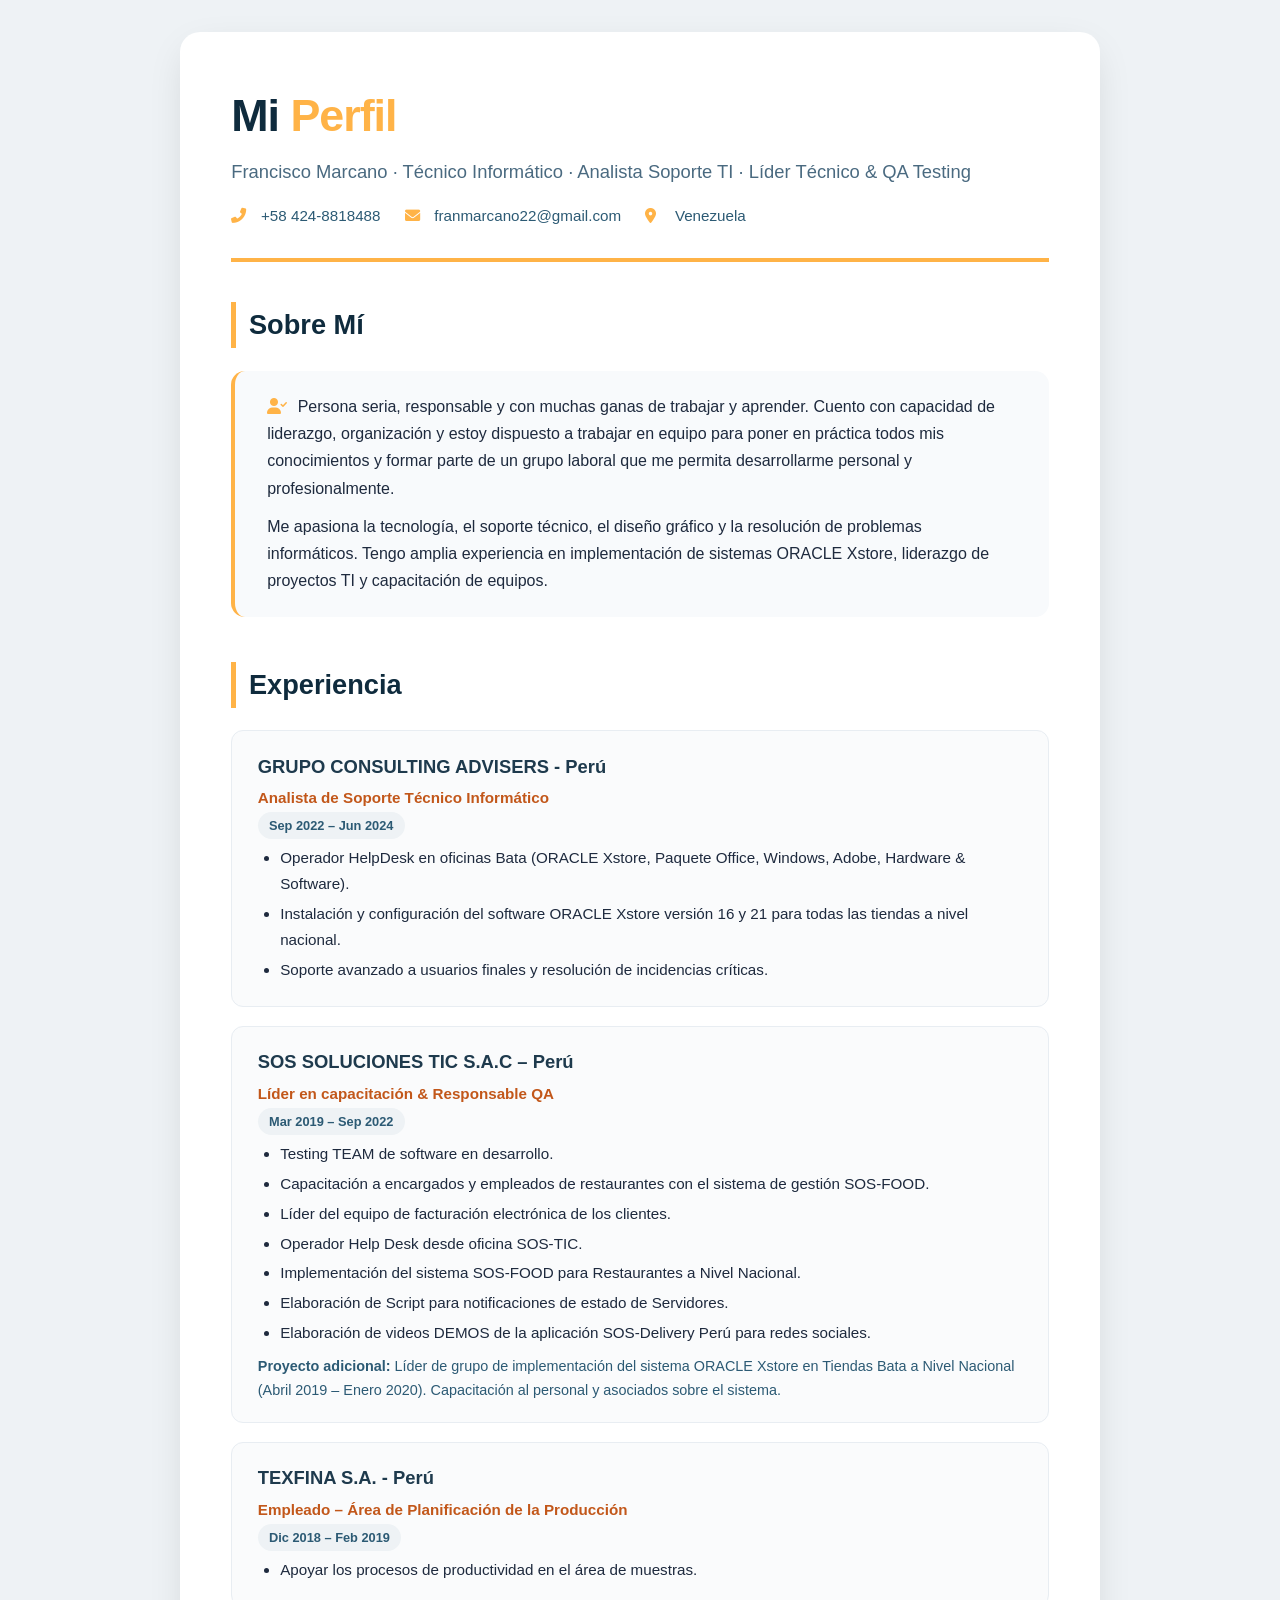
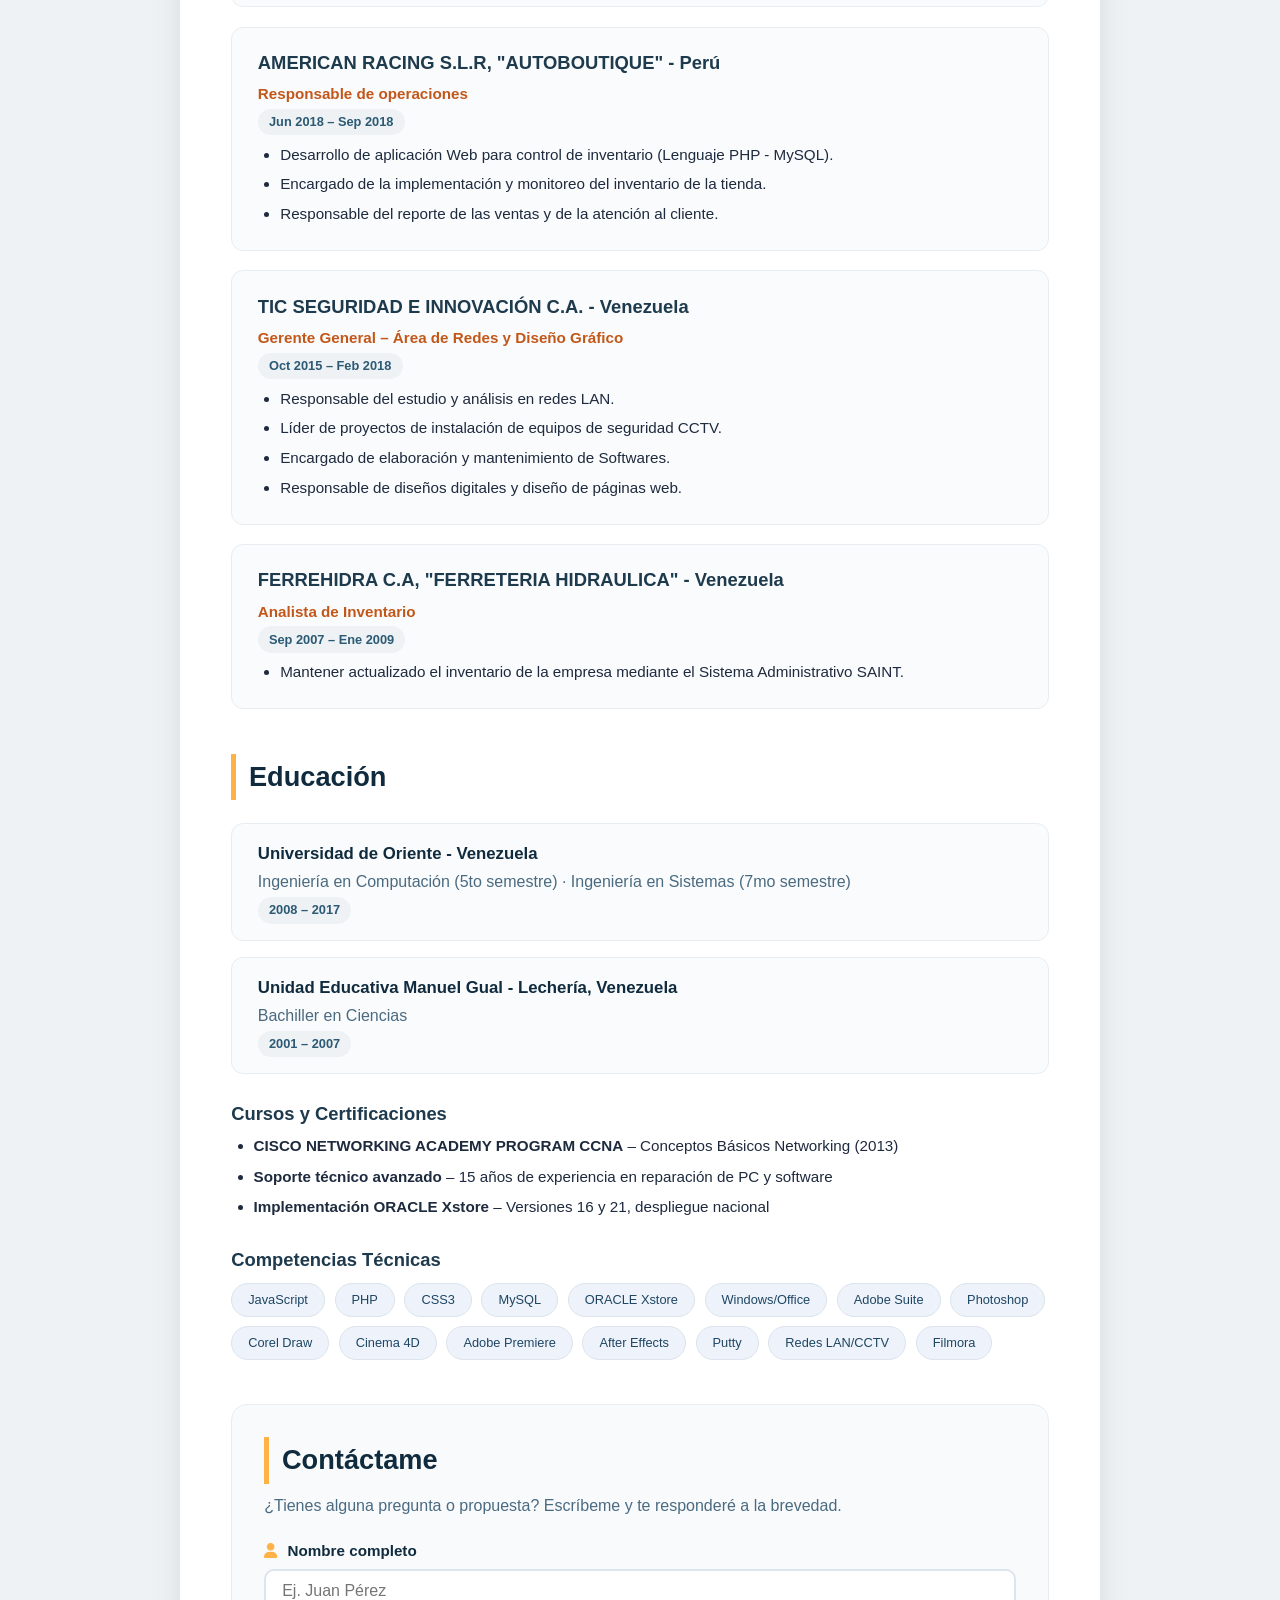
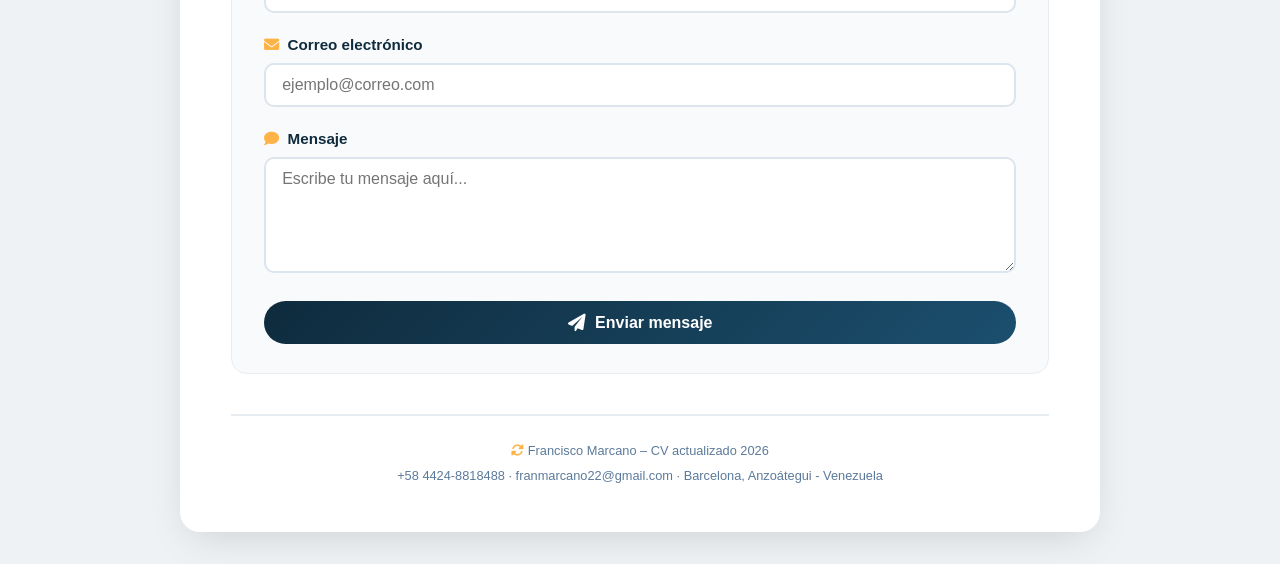
==== miperfil/index.html @ a8fbddd1 "Add files via upload" ====
<!DOCTYPE html>
<html lang="es">
<head>
    <meta charset="UTF-8">
    <meta name="viewport" content="width=device-width, initial-scale=1.0">
    <title>Mi Perfil - Francisco Marcano</title>

    <link rel="stylesheet" href="estilos.css">
    
    <!-- Font Awesome para íconos -->
    <link rel="stylesheet" href="https://cdnjs.cloudflare.com/ajax/libs/font-awesome/6.0.0-beta3/css/all.min.css">
</head>
<body>

<div class="container">

    <header>
        <h1>Mi <span>Perfil</span></h1>
        <p class="subtitle">Francisco Marcano · Técnico Informático · Analista Soporte TI · Líder Técnico &amp; QA Testing</p>
        <div class="contact-brief">
            <span><i class="fas fa-phone-alt"></i> +58 424-8818488</span>
            <span><i class="fas fa-envelope"></i> franmarcano22@gmail.com</span>
            <span><i class="fas fa-map-marker-alt"></i> Venezuela</span>
        </div>
    </header>

    <section>
        <h2>Sobre Mí</h2>
        <div class="about-box">
            <p><i class="fas fa-user-check" style="color:#ffb347; margin-right:6px;"></i> Persona seria, responsable y con muchas ganas de trabajar y aprender. Cuento con capacidad de liderazgo, organización y estoy dispuesto a trabajar en equipo para poner en práctica todos mis conocimientos y formar parte de un grupo laboral que me permita desarrollarme personal y profesionalmente.</p>
            <p>Me apasiona la tecnología, el soporte técnico, el diseño gráfico y la resolución de problemas informáticos. Tengo amplia experiencia en implementación de sistemas ORACLE Xstore, liderazgo de proyectos TI y capacitación de equipos.</p>
        </div>
    </section>

    <section>
        <h2>Experiencia</h2>

        <div class="experience-item">
            <h3>GRUPO CONSULTING ADVISERS - Perú</h3>
            <p class="job-title">Analista de Soporte Técnico Informático</p>
            <span class="period">Sep 2022 – Jun 2024</span>
            <ul>
                <li>Operador HelpDesk en oficinas Bata (ORACLE Xstore, Paquete Office, Windows, Adobe, Hardware &amp; Software).</li>
                <li>Instalación y configuración del software ORACLE Xstore versión 16 y 21 para todas las tiendas a nivel nacional.</li>
                <li>Soporte avanzado a usuarios finales y resolución de incidencias críticas.</li>
            </ul>
        </div>

        <div class="experience-item">
            <h3>SOS SOLUCIONES TIC S.A.C – Perú</h3>
            <p class="job-title">Líder en capacitación &amp; Responsable QA</p>
            <span class="period">Mar 2019 – Sep 2022</span>
            <ul>
                <li>Testing TEAM de software en desarrollo.</li>
                <li>Capacitación a encargados y empleados de restaurantes con el sistema de gestión SOS-FOOD.</li>
                <li>Líder del equipo de facturación electrónica de los clientes.</li>
                <li>Operador Help Desk desde oficina SOS-TIC.</li>
                <li>Implementación del sistema SOS-FOOD para Restaurantes a Nivel Nacional.</li>
                <li>Elaboración de Script para notificaciones de estado de Servidores.</li>
                <li>Elaboración de videos DEMOS de la aplicación SOS-Delivery Perú para redes sociales.</li>
            </ul>
            <p style="margin-top:0.5rem; font-size:0.9rem; color:#2c5a74;"><strong>Proyecto adicional:</strong> Líder de grupo de implementación del sistema ORACLE Xstore en Tiendas Bata a Nivel Nacional (Abril 2019 – Enero 2020). Capacitación al personal y asociados sobre el sistema.</p>
        </div>

        <div class="experience-item">
            <h3>TEXFINA S.A. - Perú</h3>
            <p class="job-title">Empleado – Área de Planificación de la Producción</p>
            <span class="period">Dic 2018 – Feb 2019</span>
            <ul>
                <li>Apoyar los procesos de productividad en el área de muestras.</li>
            </ul>
        </div>

        <div class="experience-item">
            <h3>AMERICAN RACING S.L.R, "AUTOBOUTIQUE" - Perú</h3>
            <p class="job-title">Responsable de operaciones</p>
            <span class="period">Jun 2018 – Sep 2018</span>
            <ul>
                <li>Desarrollo de aplicación Web para control de inventario (Lenguaje PHP - MySQL).</li>
                <li>Encargado de la implementación y monitoreo del inventario de la tienda.</li>
                <li>Responsable del reporte de las ventas y de la atención al cliente.</li>
            </ul>
        </div>

        <div class="experience-item">
            <h3>TIC SEGURIDAD E INNOVACIÓN C.A. - Venezuela</h3>
            <p class="job-title">Gerente General – Área de Redes y Diseño Gráfico</p>
            <span class="period">Oct 2015 – Feb 2018</span>
            <ul>
                <li>Responsable del estudio y análisis en redes LAN.</li>
                <li>Líder de proyectos de instalación de equipos de seguridad CCTV.</li>
                <li>Encargado de elaboración y mantenimiento de Softwares.</li>
                <li>Responsable de diseños digitales y diseño de páginas web.</li>
            </ul>
        </div>

        <div class="experience-item">
            <h3>FERREHIDRA C.A, "FERRETERIA HIDRAULICA" - Venezuela</h3>
            <p class="job-title">Analista de Inventario</p>
            <span class="period">Sep 2007 – Ene 2009</span>
            <ul>
                <li>Mantener actualizado el inventario de la empresa mediante el Sistema Administrativo SAINT.</li>
            </ul>
        </div>
    </section>

    <section>
        <h2>Educación</h2>

        <div class="education-item">
            <p class="institution">Universidad de Oriente - Venezuela</p>
            <p class="degree">Ingeniería en Computación (5to semestre) · Ingeniería en Sistemas (7mo semestre)</p>
            <span class="period">2008 – 2017</span>
        </div>

        <div class="education-item">
            <p class="institution">Unidad Educativa Manuel Gual - Lechería, Venezuela</p>
            <p class="degree">Bachiller en Ciencias</p>
            <span class="period">2001 – 2007</span>
        </div>

        <h3 style="margin-top:1.5rem;">Cursos y Certificaciones</h3>
        <ul>
            <li><strong>CISCO NETWORKING ACADEMY PROGRAM CCNA</strong> – Conceptos Básicos Networking (2013)</li>
            <li><strong>Soporte técnico avanzado</strong> – 15 años de experiencia en reparación de PC y software</li>
            <li><strong>Implementación ORACLE Xstore</strong> – Versiones 16 y 21, despliegue nacional</li>
        </ul>

        <h3 style="margin-top:1.5rem;">Competencias Técnicas</h3>
        <div class="badge-container">
            <span class="badge">JavaScript</span>
            <span class="badge">PHP</span>
            <span class="badge">CSS3</span>
            <span class="badge">MySQL</span>
            <span class="badge">ORACLE Xstore</span>
            <span class="badge">Windows/Office</span>
            <span class="badge">Adobe Suite</span>
            <span class="badge">Photoshop</span>
            <span class="badge">Corel Draw</span>
            <span class="badge">Cinema 4D</span>
            <span class="badge">Adobe Premiere</span>
            <span class="badge">After Effects</span>
            <span class="badge">Putty</span>
            <span class="badge">Redes LAN/CCTV</span>
            <span class="badge">Filmora</span>
        </div>
    </section>

<section id="contacto">
        <h2>Contáctame</h2>
        <p style="margin-bottom:1.2rem; color:#4a6a80;">¿Tienes alguna pregunta o propuesta? Escríbeme y te responderé a la brevedad.</p>
        
        <form id="contactForm" action="#" method="POST">
            <div class="form-group">
                <label for="nombre"><i class="fas fa-user"></i> Nombre completo</label>
                <input type="text" id="nombre" name="nombre" placeholder="Ej. Juan Pérez" required>
                <span class="error-message" id="nombreError"></span>
            </div>

            <div class="form-group">
                <label for="email"><i class="fas fa-envelope"></i> Correo electrónico</label>
                <input type="email" id="email" name="email" placeholder="ejemplo@correo.com" required>
                <span class="error-message" id="emailError"></span>
            </div>

            <div class="form-group">
                <label for="mensaje"><i class="fas fa-comment"></i> Mensaje</label>
                <textarea id="mensaje" name="mensaje" rows="5" placeholder="Escribe tu mensaje aquí..." required></textarea>
                <span class="error-message" id="mensajeError"></span>
            </div>

            <button type="submit" id="submitBtn">
                <i class="fas fa-paper-plane"></i> Enviar mensaje
            </button>
        </form>

        <div id="respuestaConfirmacion" style="display:none;">
            <div class="success-box">
                <i class="fas fa-check-circle" style="font-size:2.5rem; color:#28a745; display:block; margin-bottom:0.5rem;"></i>
                <h3>¡Mensaje enviado con éxito!</h3>
                <p>Gracias por contactarme. Te responderé lo antes posible.</p>
                <p style="font-size:0.9rem; color:#5b7a9a; margin-top:0.5rem;"><strong>Datos enviados:</strong></p>
                <div id="datosEnviados" style="text-align:left; font-size:0.9rem; background:#f8f9fa; padding:0.8rem; border-radius:8px; max-width:400px; margin:0.5rem auto;"></div>
            </div>
        </div>
    </section>

    <footer>
        <p><i class="fas fa-sync-alt"></i> Francisco Marcano – CV actualizado 2026</p>
        <p style="margin-top:0.2rem;"> +58 4424-8818488 ·  franmarcano22@gmail.com · Barcelona, Anzoátegui - Venezuela</p>
    </footer>

</div>

<script src="script.js"></script>

</body>
</html>
---- miperfil/estilos.css ----
* {
    margin: 0;
    padding: 0;
    box-sizing: border-box;
}

body {
    font-family: 'Segoe UI', Tahoma, Geneva, Verdana, sans-serif;
    background-color: #eef2f5;
    color: #1e2a3e;
    line-height: 1.7;
    padding: 2rem 1.5rem;
}

.container {
    max-width: 920px;
    margin: 0 auto;
    background: #ffffff;
    border-radius: 20px;
    box-shadow: 0 12px 40px -10px rgba(0, 0, 0, 0.15);
    padding: 2.8rem 3.2rem;
}

header {
    border-bottom: 4px solid #ffb347;
    padding-bottom: 1.8rem;
    margin-bottom: 2.5rem;
}

header h1 {
    font-size: 2.8rem;
    font-weight: 700;
    color: #0f2b3d;
    letter-spacing: -1px;
}

header h1 span {
    color: #ffb347;
}

header .subtitle {
    font-size: 1.15rem;
    font-weight: 400;
    color: #4a6a80;
    margin-top: 0.2rem;
}

header .contact-brief {
    margin-top: 1rem;
    font-size: 0.95rem;
    color: #2c5a74;
    display: flex;
    flex-wrap: wrap;
    gap: 1.5rem;
}

header .contact-brief i {
    color: #ffb347;
    margin-right: 0.4rem;
    width: 1.2rem;
}

section {
    margin-bottom: 2.8rem;
}

section:last-of-type {
    margin-bottom: 0;
}

h2 {
    font-size: 1.7rem;
    font-weight: 700;
    color: #0f2b3d;
    border-left: 5px solid #ffb347;
    padding-left: 0.8rem;
    margin-bottom: 1.4rem;
}

h3 {
    font-size: 1.15rem;
    font-weight: 600;
    color: #1e3a4d;
    margin: 1rem 0 0.2rem 0;
}

h3:first-of-type {
    margin-top: 0;
}

.about-box {
    background: #f8fafc;
    padding: 1.4rem 2rem;
    border-radius: 14px;
    border-left: 4px solid #ffb347;
}

.about-box p {
    margin-bottom: 0.7rem;
}

.about-box p:last-child {
    margin-bottom: 0;
}

.about-box strong {
    color: #0f2b3d;
}

.experience-item {
    background: #fafbfc;
    padding: 1.2rem 1.6rem;
    border-radius: 12px;
    margin-bottom: 1.2rem;
    border: 1px solid #e8edf2;
    transition: all 0.2s ease;
}

.experience-item:hover {
    border-color: #ffb347;
    box-shadow: 0 4px 12px rgba(255, 179, 71, 0.12);
}

.experience-item .job-title {
    font-weight: 600;
    color: #c2571a;
    font-size: 0.95rem;
}

.experience-item .period {
    font-size: 0.8rem;
    background: #eef2f5;
    padding: 0.15rem 0.7rem;
    border-radius: 30px;
    display: inline-block;
    color: #2c5a74;
    font-weight: 600;
    margin-top: 0.1rem;
}

.experience-item ul {
    padding-left: 1.4rem;
    margin-top: 0.4rem;
}

.experience-item ul li {
    margin-bottom: 0.25rem;
    font-size: 0.95rem;
}

.education-item {
    background: #fafbfc;
    padding: 1rem 1.6rem;
    border-radius: 12px;
    margin-bottom: 1rem;
    border: 1px solid #e8edf2;
}

.education-item .institution {
    font-weight: 600;
    color: #0f2b3d;
    font-size: 1.05rem;
}

.education-item .degree {
    font-weight: 400;
    color: #4a6a80;
}

.education-item .period {
    font-size: 0.8rem;
    background: #eef2f5;
    padding: 0.15rem 0.7rem;
    border-radius: 30px;
    display: inline-block;
    color: #2c5a74;
    font-weight: 600;
}

ul {
    padding-left: 1.4rem;
}

ul li {
    margin-bottom: 0.3rem;
    font-size: 0.95rem;
}

.badge-container {
    display: flex;
    flex-wrap: wrap;
    gap: 0.6rem;
    margin-top: 0.5rem;
}

.badge {
    background: #eef2fa;
    padding: 0.3rem 1rem;
    border-radius: 30px;
    font-size: 0.8rem;
    font-weight: 500;
    color: #1e4663;
    border: 1px solid #dce4ed;
}

.badge:hover {
    background: #ffb347;
    color: #ffffff;
    border-color: #ffb347;
    transition: 0.2s ease;
}

#contacto {
    background: #f8fafc;
    padding: 2rem 2rem 1.8rem;
    border-radius: 16px;
    border: 1px solid #e8edf2;
    margin-top: 1rem;
}

#contacto h2 {
    border-left-color: #ffb347;
    margin-bottom: 0.5rem;
}

.form-group {
    margin-bottom: 1.2rem;
}

.form-group label {
    display: block;
    font-weight: 600;
    color: #0f2b3d;
    margin-bottom: 0.3rem;
    font-size: 0.95rem;
}

.form-group label i {
    color: #ffb347;
    width: 1.2rem;
}

.form-group input,
.form-group textarea {
    width: 100%;
    padding: 0.7rem 1rem;
    border: 2px solid #dce4ed;
    border-radius: 10px;
    font-size: 1rem;
    font-family: 'Segoe UI', Tahoma, Geneva, Verdana, sans-serif;
    transition: border-color 0.3s ease, box-shadow 0.3s ease;
    background: #ffffff;
}

.form-group input:focus,
.form-group textarea:focus {
    outline: none;
    border-color: #ffb347;
    box-shadow: 0 0 0 4px rgba(255, 179, 71, 0.15);
}

.form-group input.error,
.form-group textarea.error {
    border-color: #dc3545;
}

.form-group input.success,
.form-group textarea.success {
    border-color: #28a745;
}

.error-message {
    display: none;
    color: #dc3545;
    font-size: 0.8rem;
    font-weight: 500;
    margin-top: 0.3rem;
}

#submitBtn {
    background: linear-gradient(135deg, #0f2b3d 0%, #1b4f6e 100%);
    color: #ffffff;
    border: none;
    padding: 0.8rem 2rem;
    font-size: 1rem;
    font-weight: 600;
    border-radius: 50px;
    cursor: pointer;
    transition: all 0.3s ease;
    width: 100%;
    display: flex;
    align-items: center;
    justify-content: center;
    gap: 0.6rem;
}

#submitBtn:hover {
    background: linear-gradient(135deg, #1b4f6e 0%, #0f2b3d 100%);
    transform: translateY(-2px);
    box-shadow: 0 8px 20px rgba(15, 43, 61, 0.25);
}

#submitBtn:disabled {
    background: #a0b8c9;
    cursor: not-allowed;
    transform: none;
    box-shadow: none;
}

#submitBtn i {
    font-size: 1.1rem;
}

.success-box {
    background: #e6f7e6;
    border: 2px solid #28a745;
    border-radius: 16px;
    padding: 2rem 1.5rem;
    text-align: center;
    margin-top: 1.5rem;
    animation: fadeInUp 0.5s ease;
}

.success-box h3 {
    color: #1e6b2c;
    margin: 0.5rem 0 0.3rem;
}

.success-box p {
    color: #2c5a3a;
}

@keyframes fadeInUp {
    from {
        opacity: 0;
        transform: translateY(20px);
    }
    to {
        opacity: 1;
        transform: translateY(0);
    }
}


footer {
    margin-top: 2.5rem;
    padding-top: 1.5rem;
    border-top: 2px solid #e8edf2;
    text-align: center;
    font-size: 0.8rem;
    color: #5b7a9a;
}

footer i {
    color: #ffb347;
}

/* estilos RESPONSIVE (para móviles) */
@media (max-width: 768px) {
    body {
        padding: 1rem 0.8rem;
    }

    .container {
        padding: 1.8rem 1.2rem;
        border-radius: 14px;
    }

    header h1 {
        font-size: 2rem;
    }

    header .subtitle {
        font-size: 1rem;
    }

    header .contact-brief {
        flex-direction: column;
        gap: 0.5rem;
    }

    h2 {
        font-size: 1.4rem;
    }

    h3 {
        font-size: 1rem;
    }

    .experience-item {
        padding: 1rem;
    }

    .about-box {
        padding: 1rem 1.2rem;
    }

    .education-item {
        padding: 0.8rem 1rem;
    }

    .badge-container {
        gap: 0.4rem;
    }

    .badge {
        font-size: 0.7rem;
        padding: 0.2rem 0.7rem;
    }

    #contacto {
        padding: 1.2rem 1rem;
    }

    #submitBtn {
        font-size: 0.9rem;
        padding: 0.7rem 1.5rem;
    }

    .success-box {
        padding: 1.2rem 1rem;
    }
}

@media (max-width: 480px) {
    .container {
        padding: 1.2rem 0.8rem;
    }

    header h1 {
        font-size: 1.6rem;
    }
}
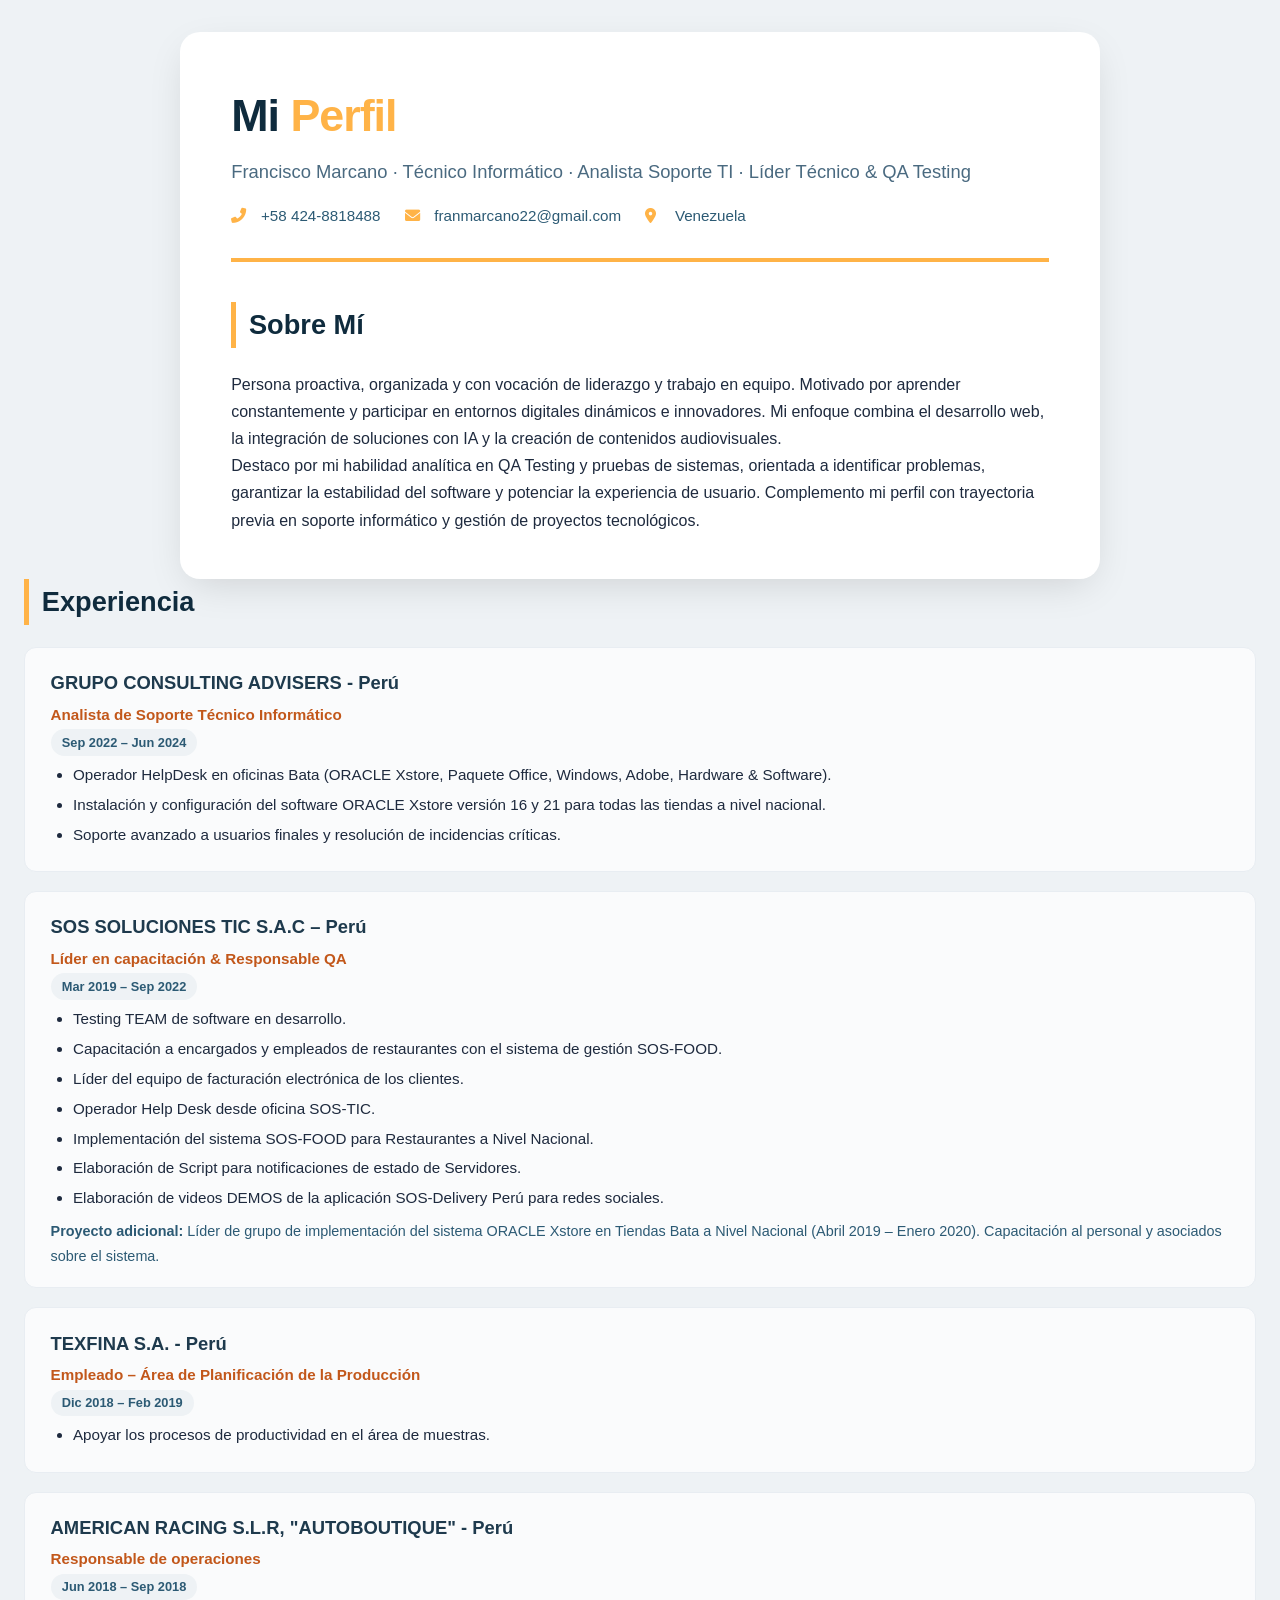
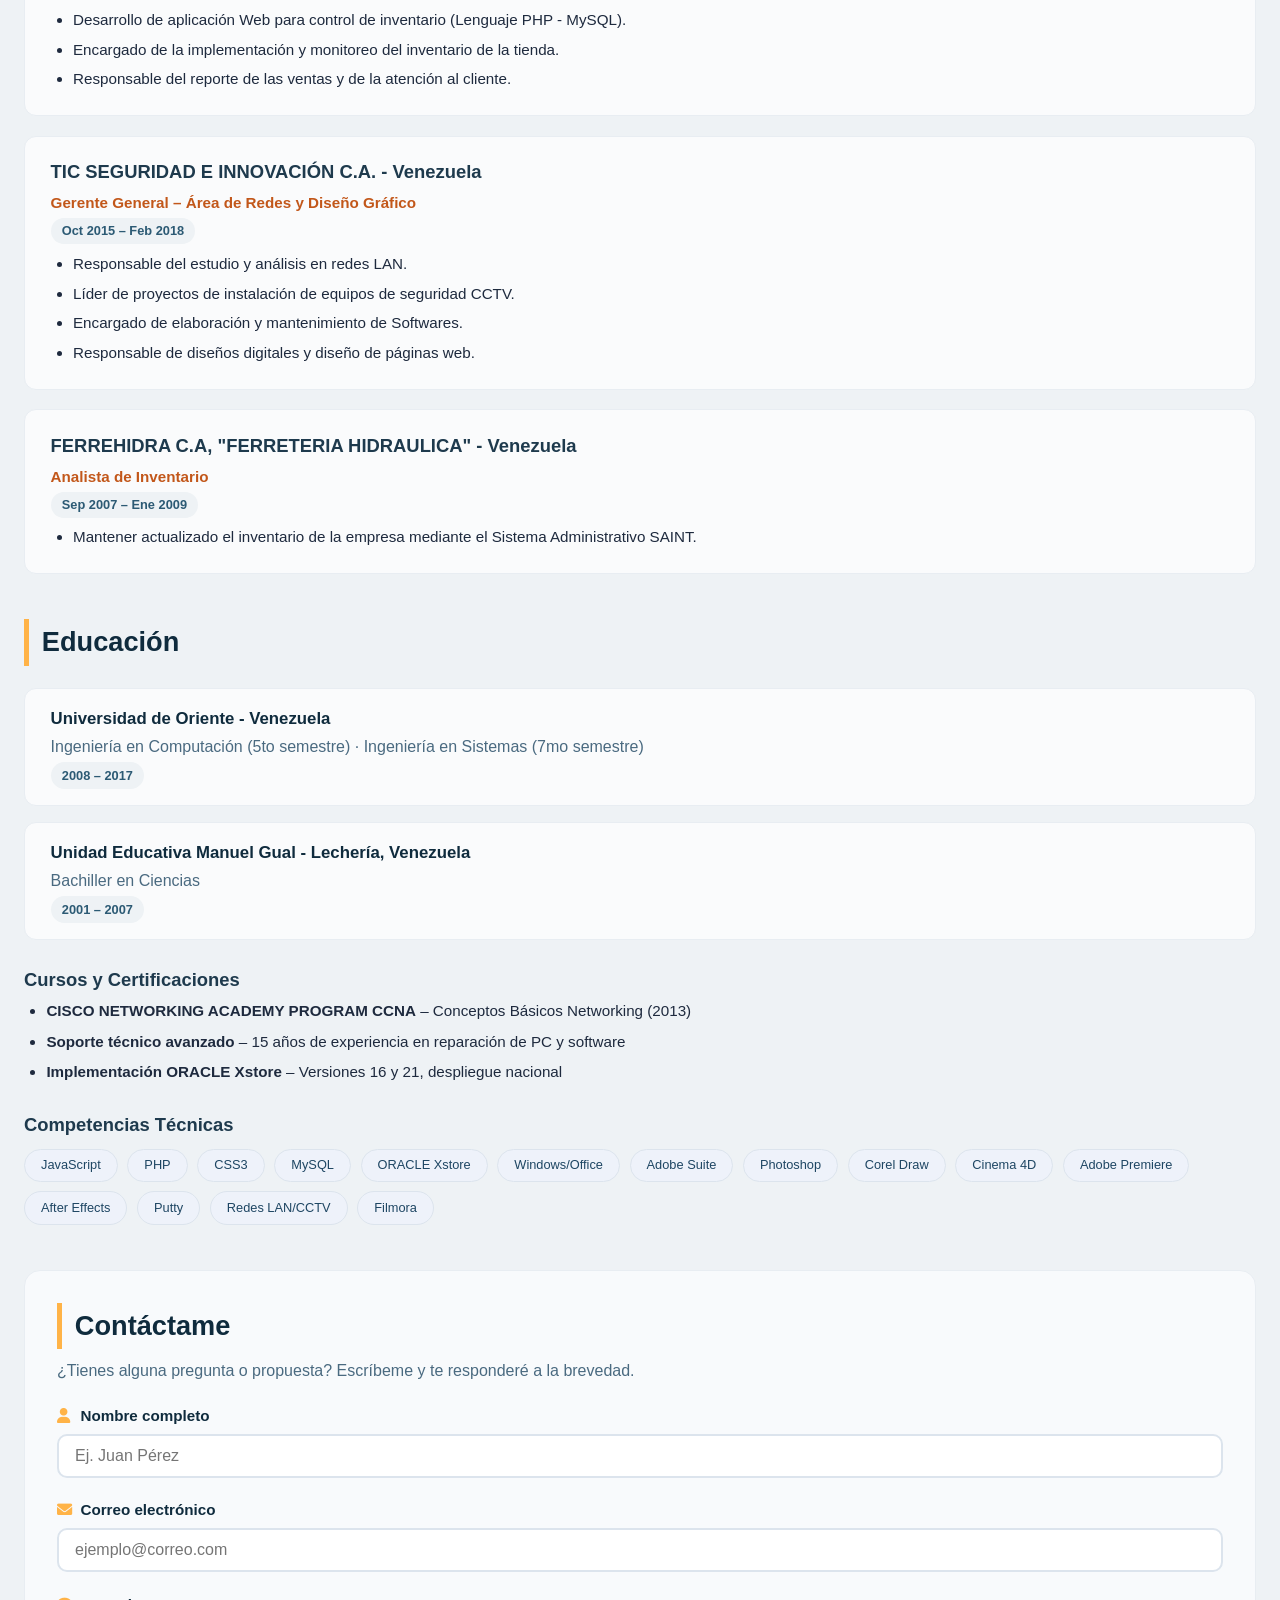
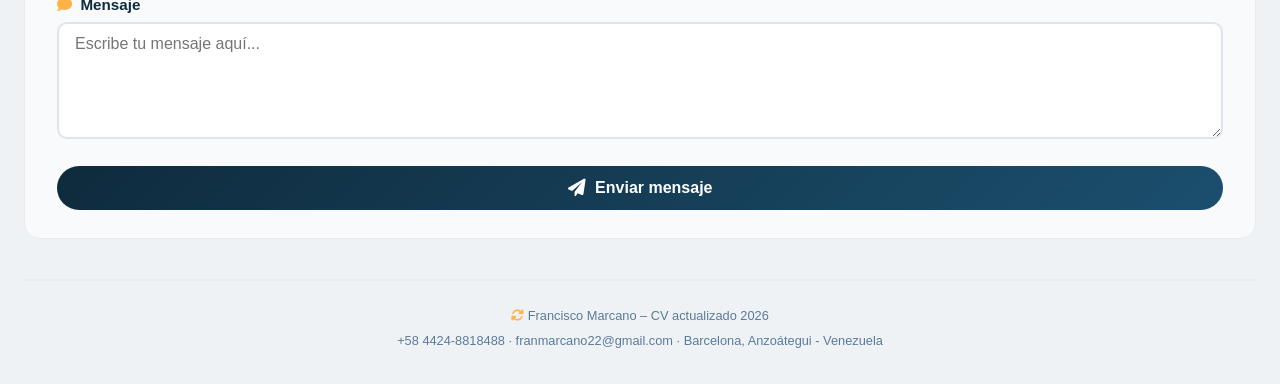
==== commit d0acba44: "Update index.html actualizando perfil" ====
--- a/miperfil/index.html
+++ b/miperfil/index.html
@@ -25,10 +25,8 @@
     </header>
 
     <section>
-        <h2>Sobre Mí</h2>
-        <div class="about-box">
-            <p><i class="fas fa-user-check" style="color:#ffb347; margin-right:6px;"></i> Persona seria, responsable y con muchas ganas de trabajar y aprender. Cuento con capacidad de liderazgo, organización y estoy dispuesto a trabajar en equipo para poner en práctica todos mis conocimientos y formar parte de un grupo laboral que me permita desarrollarme personal y profesionalmente.</p>
-            <p>Me apasiona la tecnología, el soporte técnico, el diseño gráfico y la resolución de problemas informáticos. Tengo amplia experiencia en implementación de sistemas ORACLE Xstore, liderazgo de proyectos TI y capacitación de equipos.</p>
+        <h2>Sobre Mí</h2>Persona proactiva, organizada y con vocación de liderazgo y trabajo en equipo. Motivado por aprender constantemente y participar en entornos digitales dinámicos e innovadores. Mi enfoque combina el desarrollo web, la integración de soluciones con IA y la creación de contenidos audiovisuales.</p>
+            <p>Destaco por mi habilidad analítica en QA Testing y pruebas de sistemas, orientada a identificar problemas, garantizar la estabilidad del software y potenciar la experiencia de usuario. Complemento mi perfil con trayectoria previa en soporte informático y gestión de proyectos tecnológicos.</p>
         </div>
     </section>
 
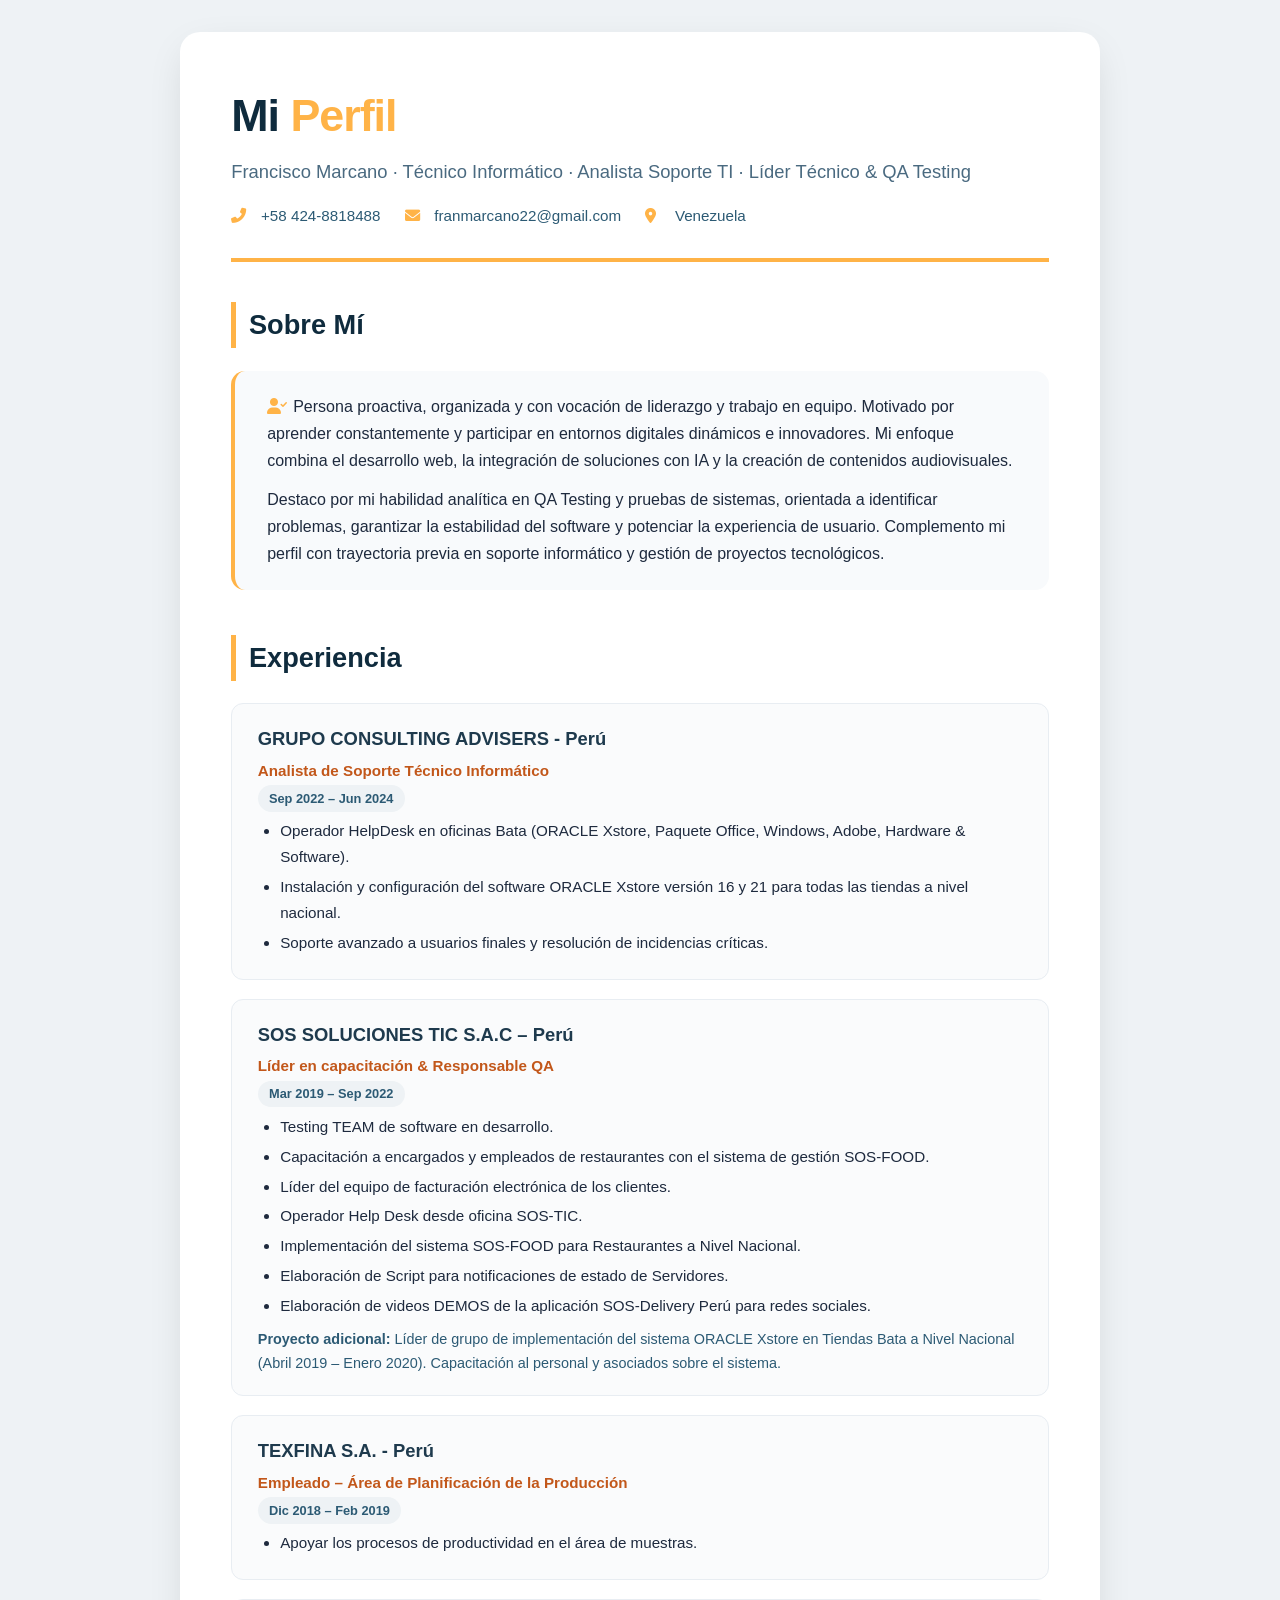
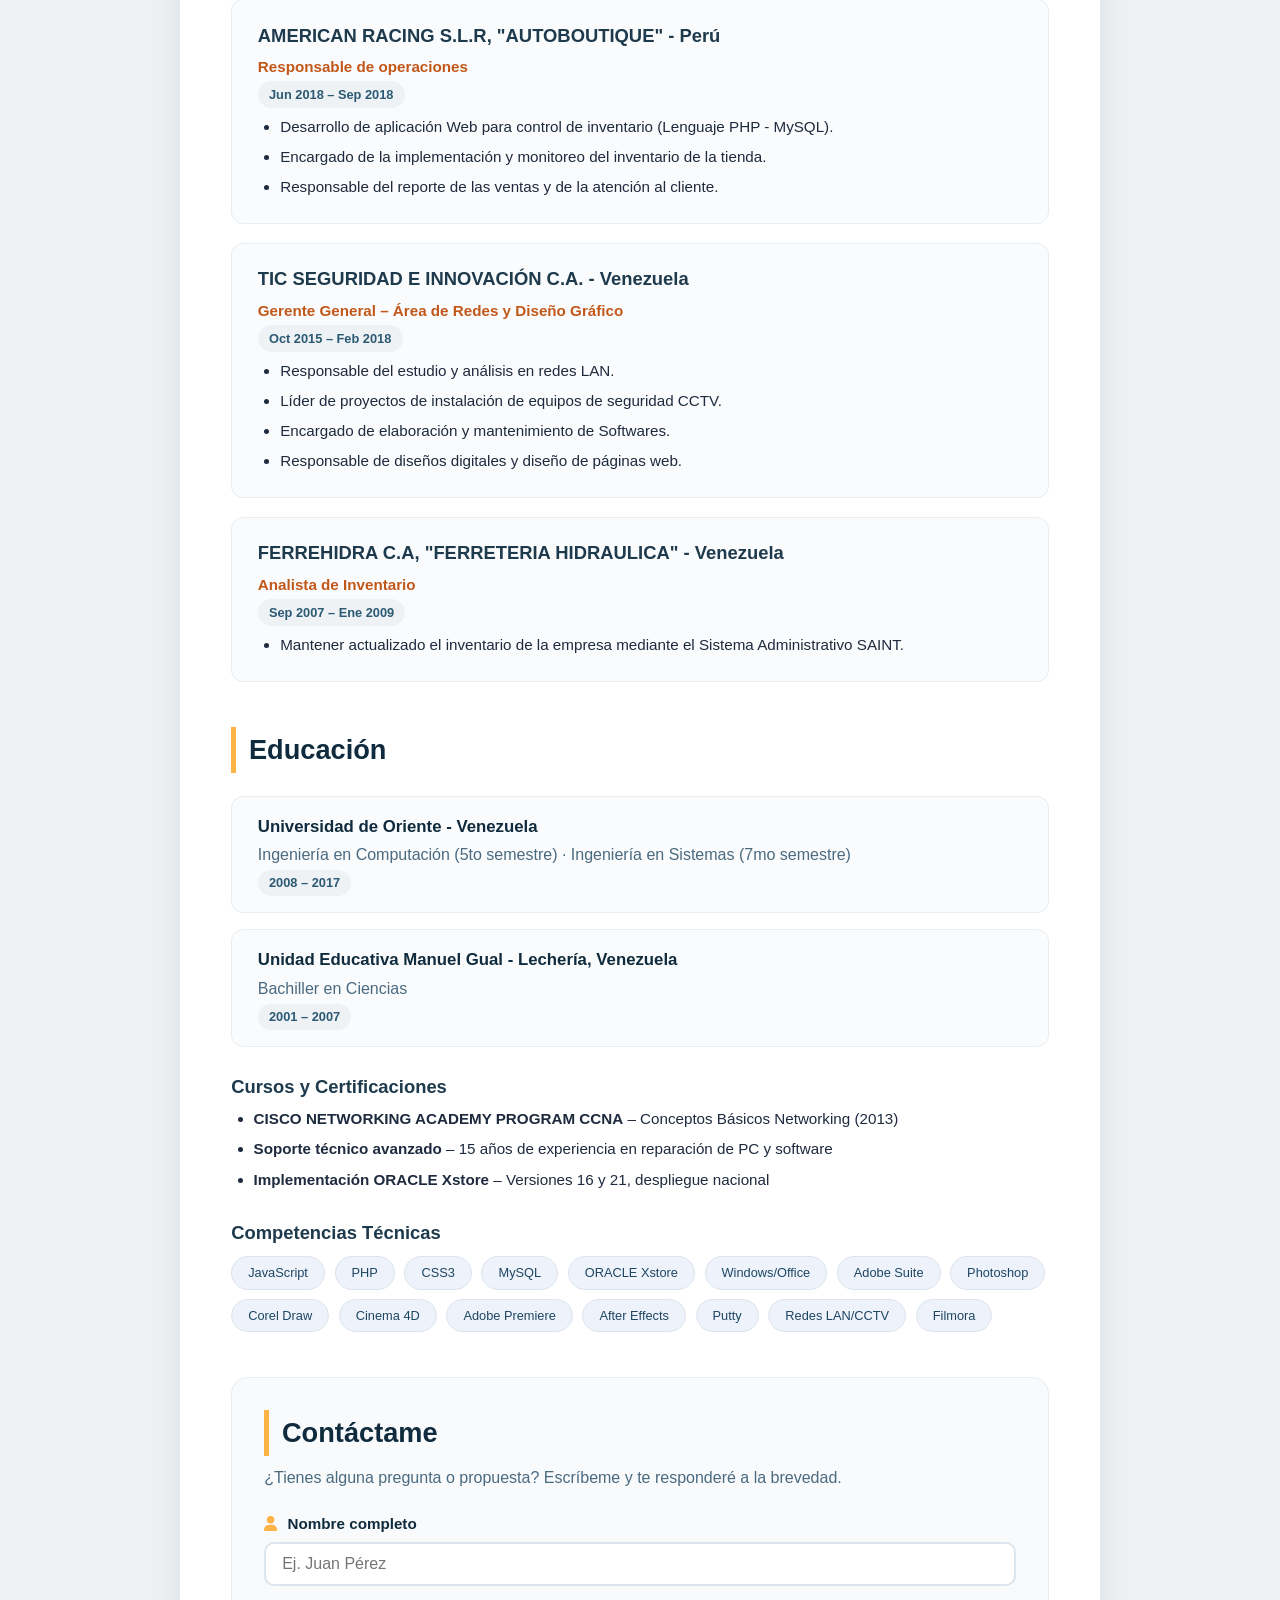
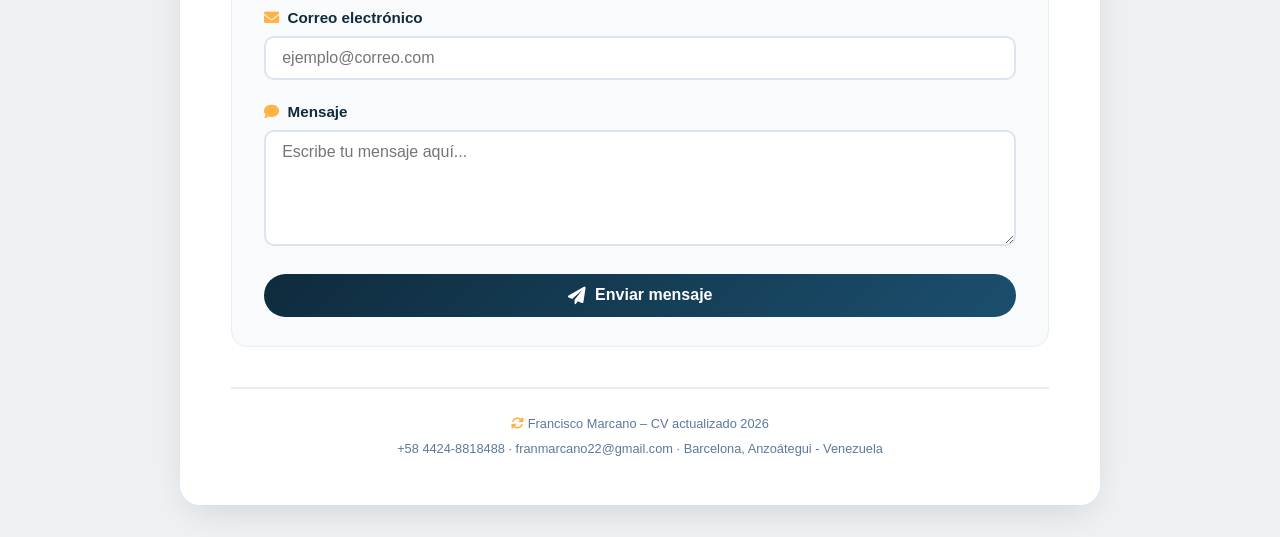
==== commit 4aa7b33f: "Update index.html Ajustes en About me" ====
--- a/miperfil/index.html
+++ b/miperfil/index.html
@@ -25,7 +25,9 @@
     </header>
 
     <section>
-        <h2>Sobre Mí</h2>Persona proactiva, organizada y con vocación de liderazgo y trabajo en equipo. Motivado por aprender constantemente y participar en entornos digitales dinámicos e innovadores. Mi enfoque combina el desarrollo web, la integración de soluciones con IA y la creación de contenidos audiovisuales.</p>
+        <h2>Sobre Mí</h2>
+        <div class="about-box">
+            <p><i class="fas fa-user-check" style="color:#ffb347; margin-right:6px;"></i>Persona proactiva, organizada y con vocación de liderazgo y trabajo en equipo. Motivado por aprender constantemente y participar en entornos digitales dinámicos e innovadores. Mi enfoque combina el desarrollo web, la integración de soluciones con IA y la creación de contenidos audiovisuales.</p>
             <p>Destaco por mi habilidad analítica en QA Testing y pruebas de sistemas, orientada a identificar problemas, garantizar la estabilidad del software y potenciar la experiencia de usuario. Complemento mi perfil con trayectoria previa en soporte informático y gestión de proyectos tecnológicos.</p>
         </div>
     </section>
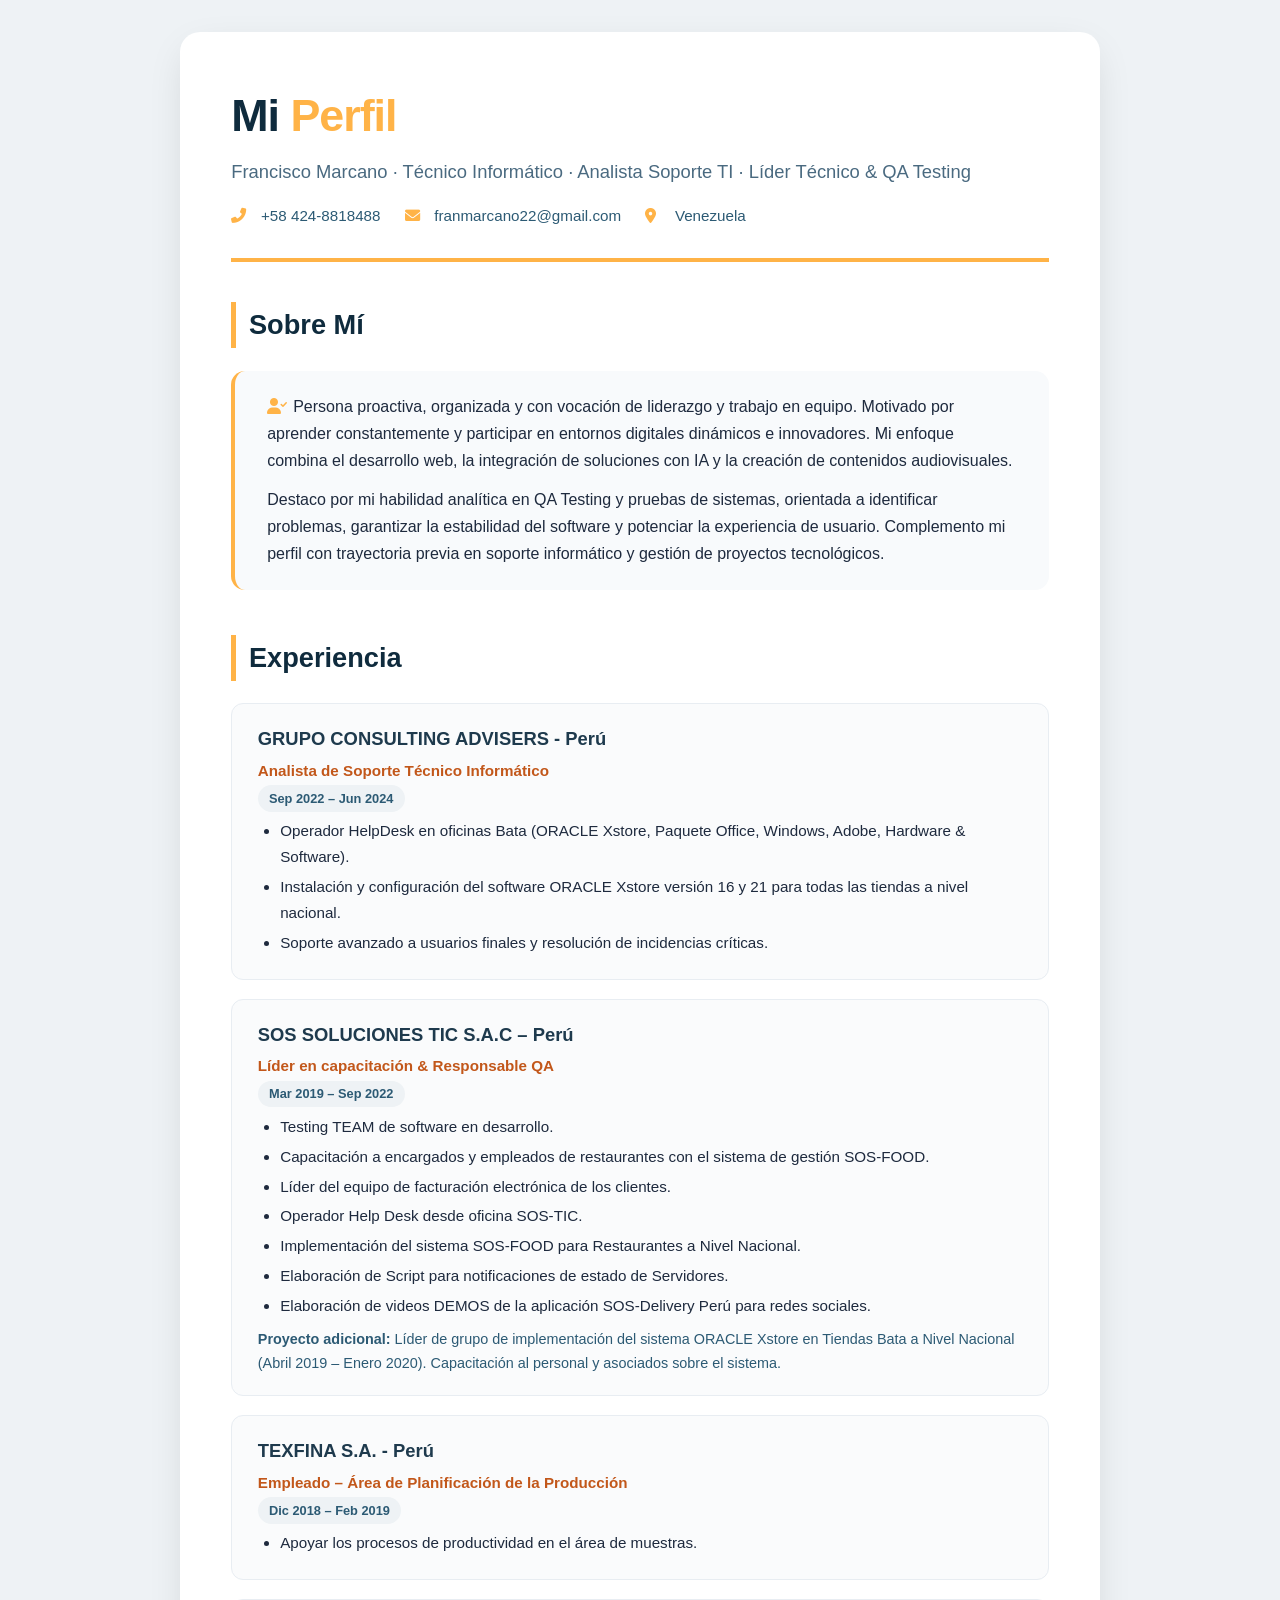
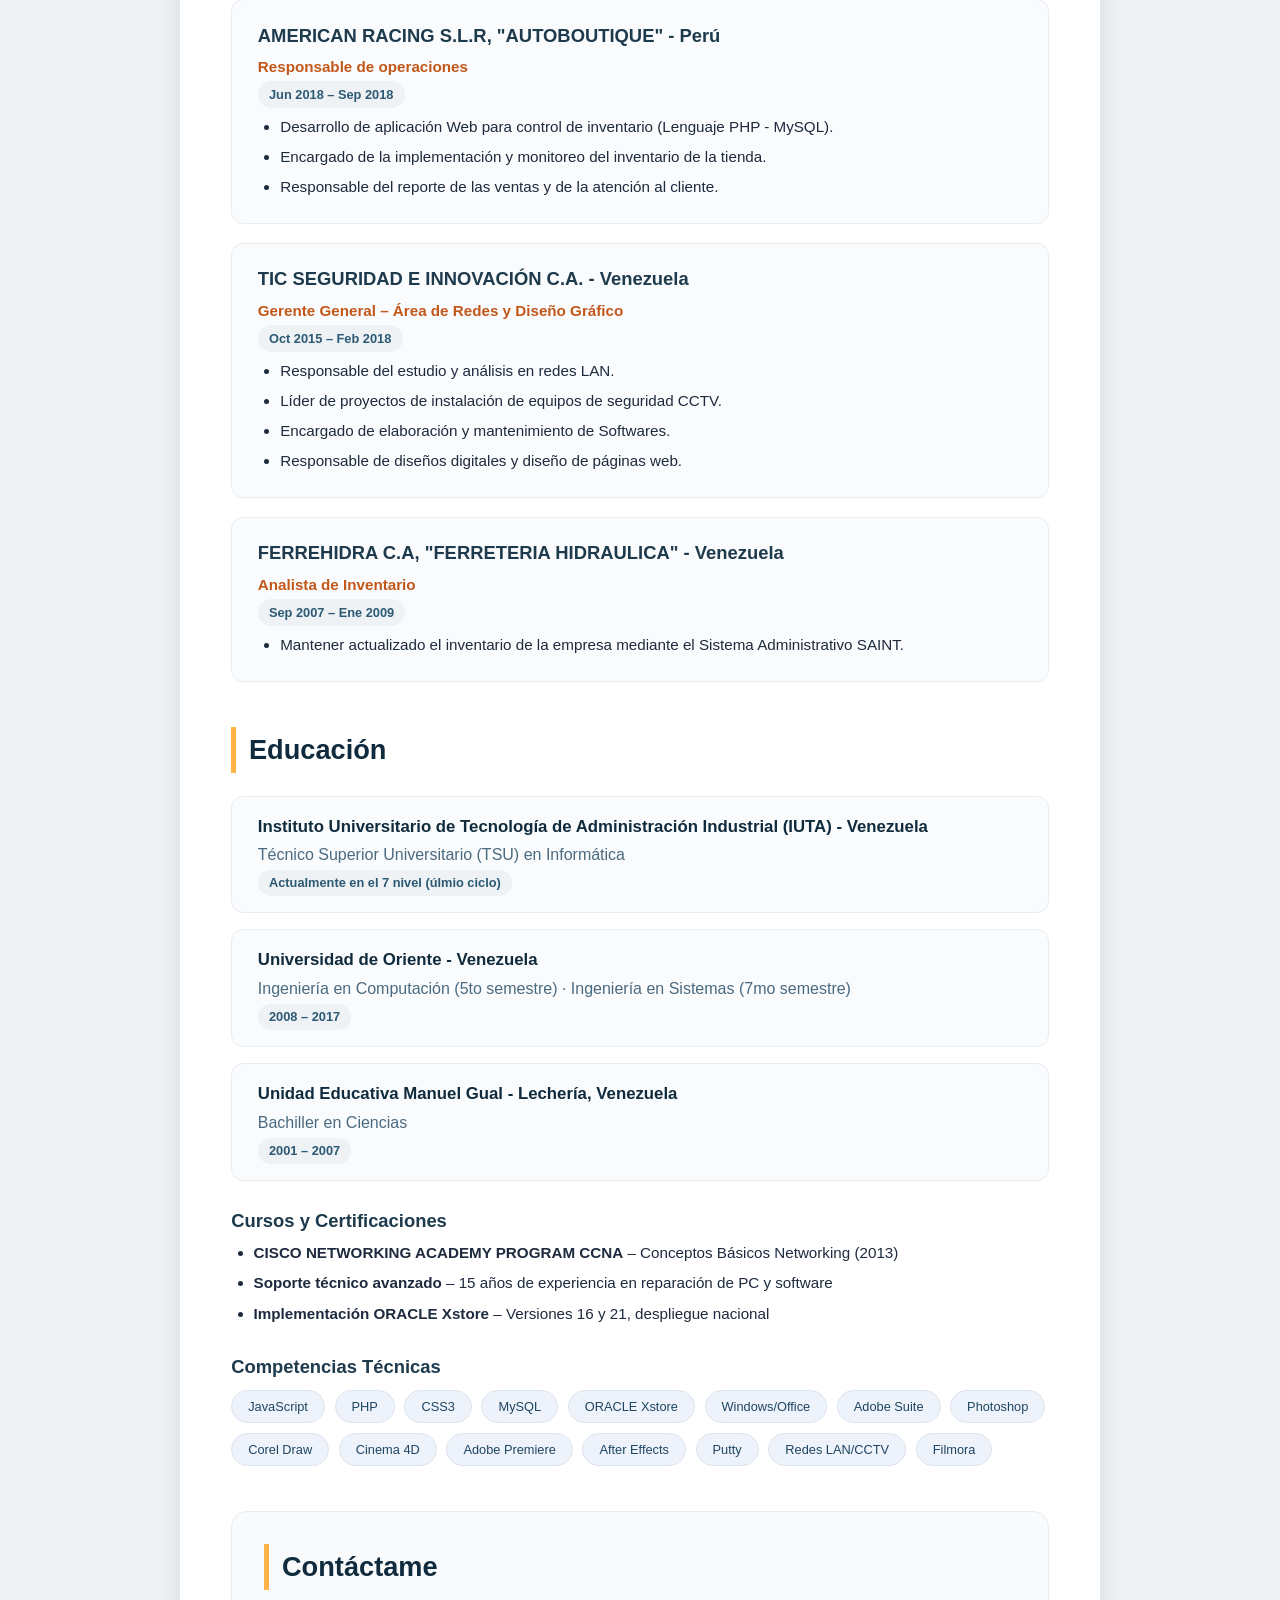
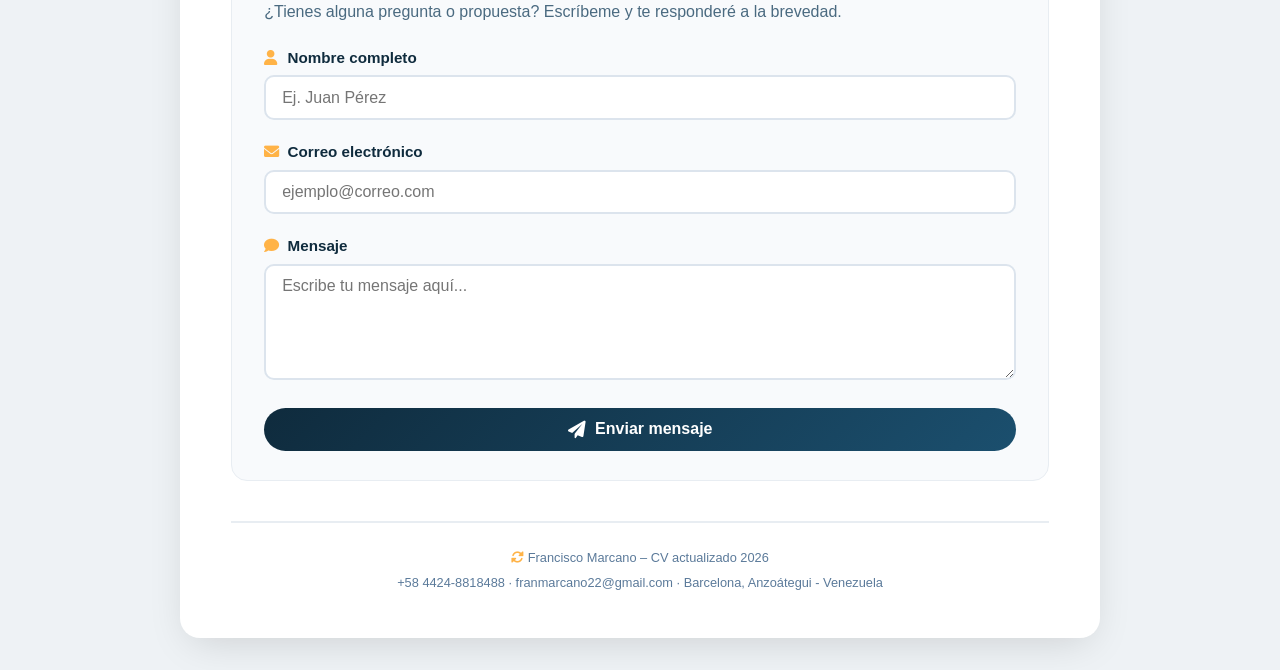
==== commit 476da290: "Update index.html Se añadió estudios en el IUTA" ====
--- a/miperfil/index.html
+++ b/miperfil/index.html
@@ -106,7 +106,13 @@
 
     <section>
         <h2>Educación</h2>
-
+        
+        <div class="education-item">
+            <p class="institution">Instituto Universitario de Tecnología de Administración Industrial (IUTA) - Venezuela</p>
+            <p class="degree">Técnico Superior Universitario (TSU) en Informática</p>
+            <span class="period">Actualmente en el 7 nivel (úlmio ciclo)</span>
+        </div>
+        
         <div class="education-item">
             <p class="institution">Universidad de Oriente - Venezuela</p>
             <p class="degree">Ingeniería en Computación (5to semestre) · Ingeniería en Sistemas (7mo semestre)</p>
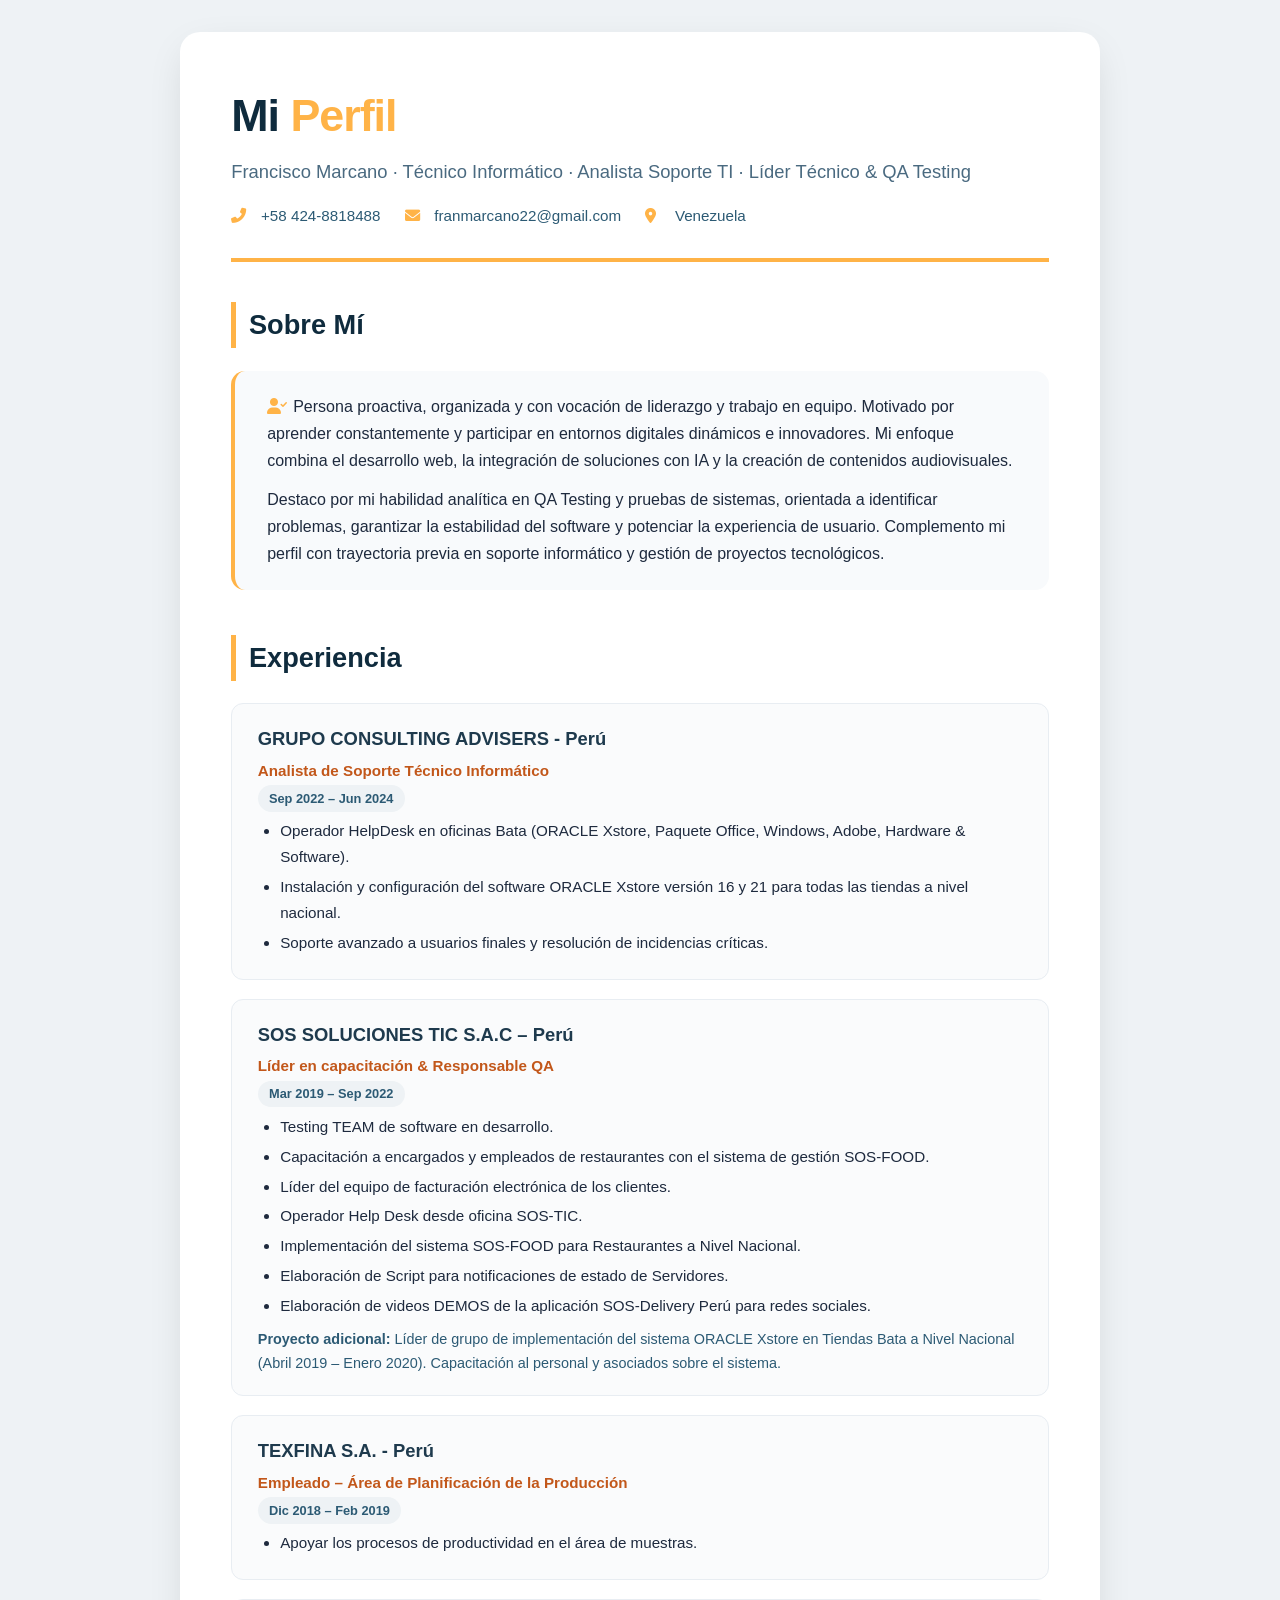
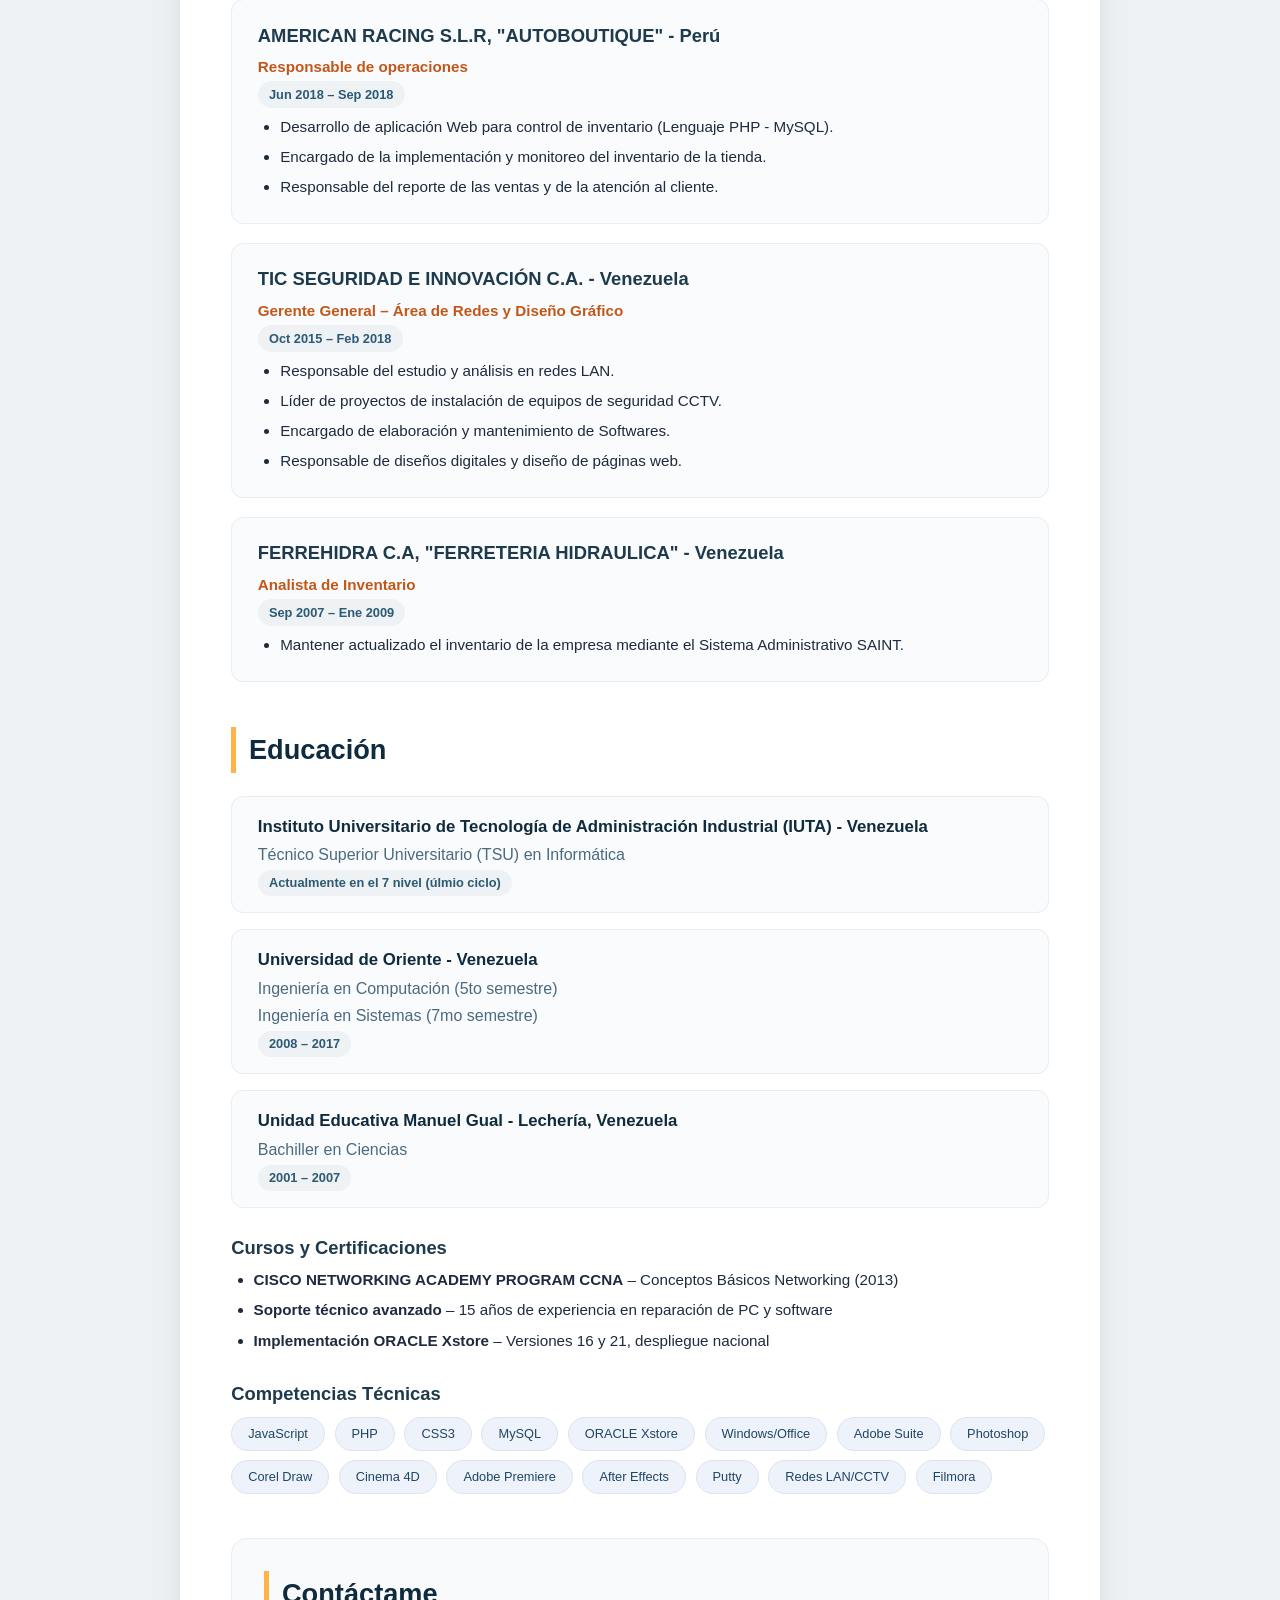
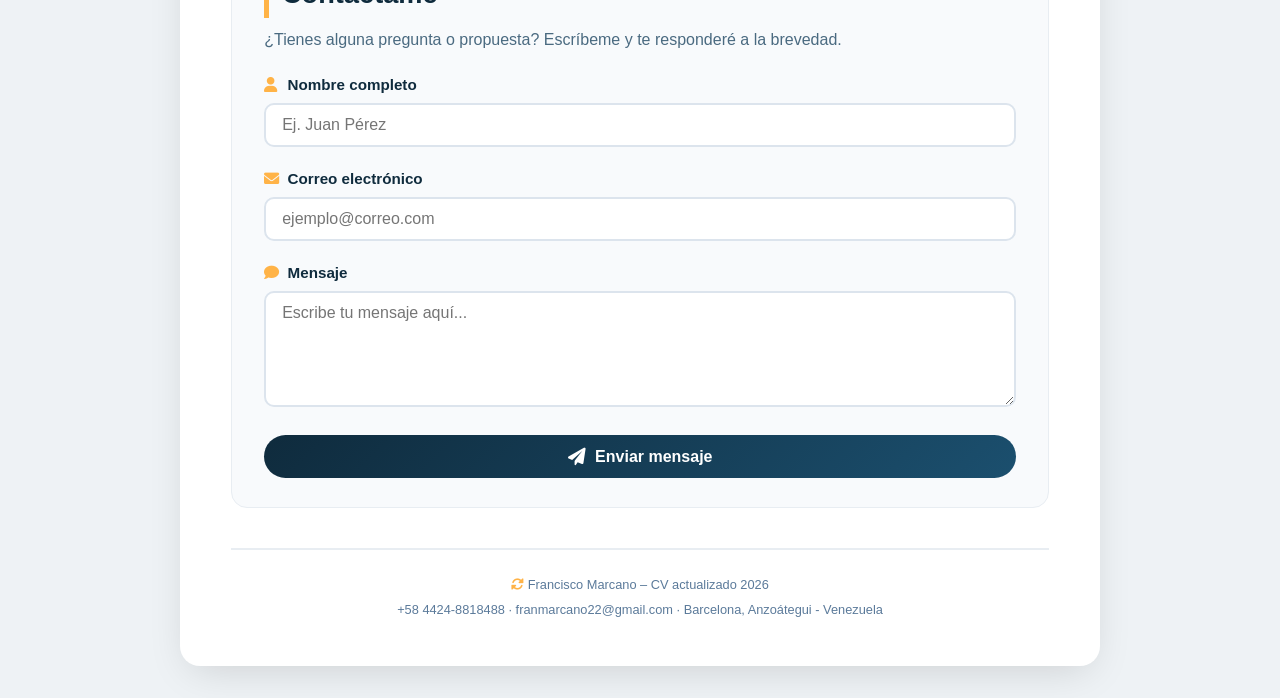
==== commit e9d68ad9: "Update index.html Ajustes educación" ====
--- a/miperfil/index.html
+++ b/miperfil/index.html
@@ -115,7 +115,8 @@
         
         <div class="education-item">
             <p class="institution">Universidad de Oriente - Venezuela</p>
-            <p class="degree">Ingeniería en Computación (5to semestre) · Ingeniería en Sistemas (7mo semestre)</p>
+            <p class="degree">Ingeniería en Computación (5to semestre) </p>
+            <p class="degree">Ingeniería en Sistemas (7mo semestre)</p>
             <span class="period">2008 – 2017</span>
         </div>
 
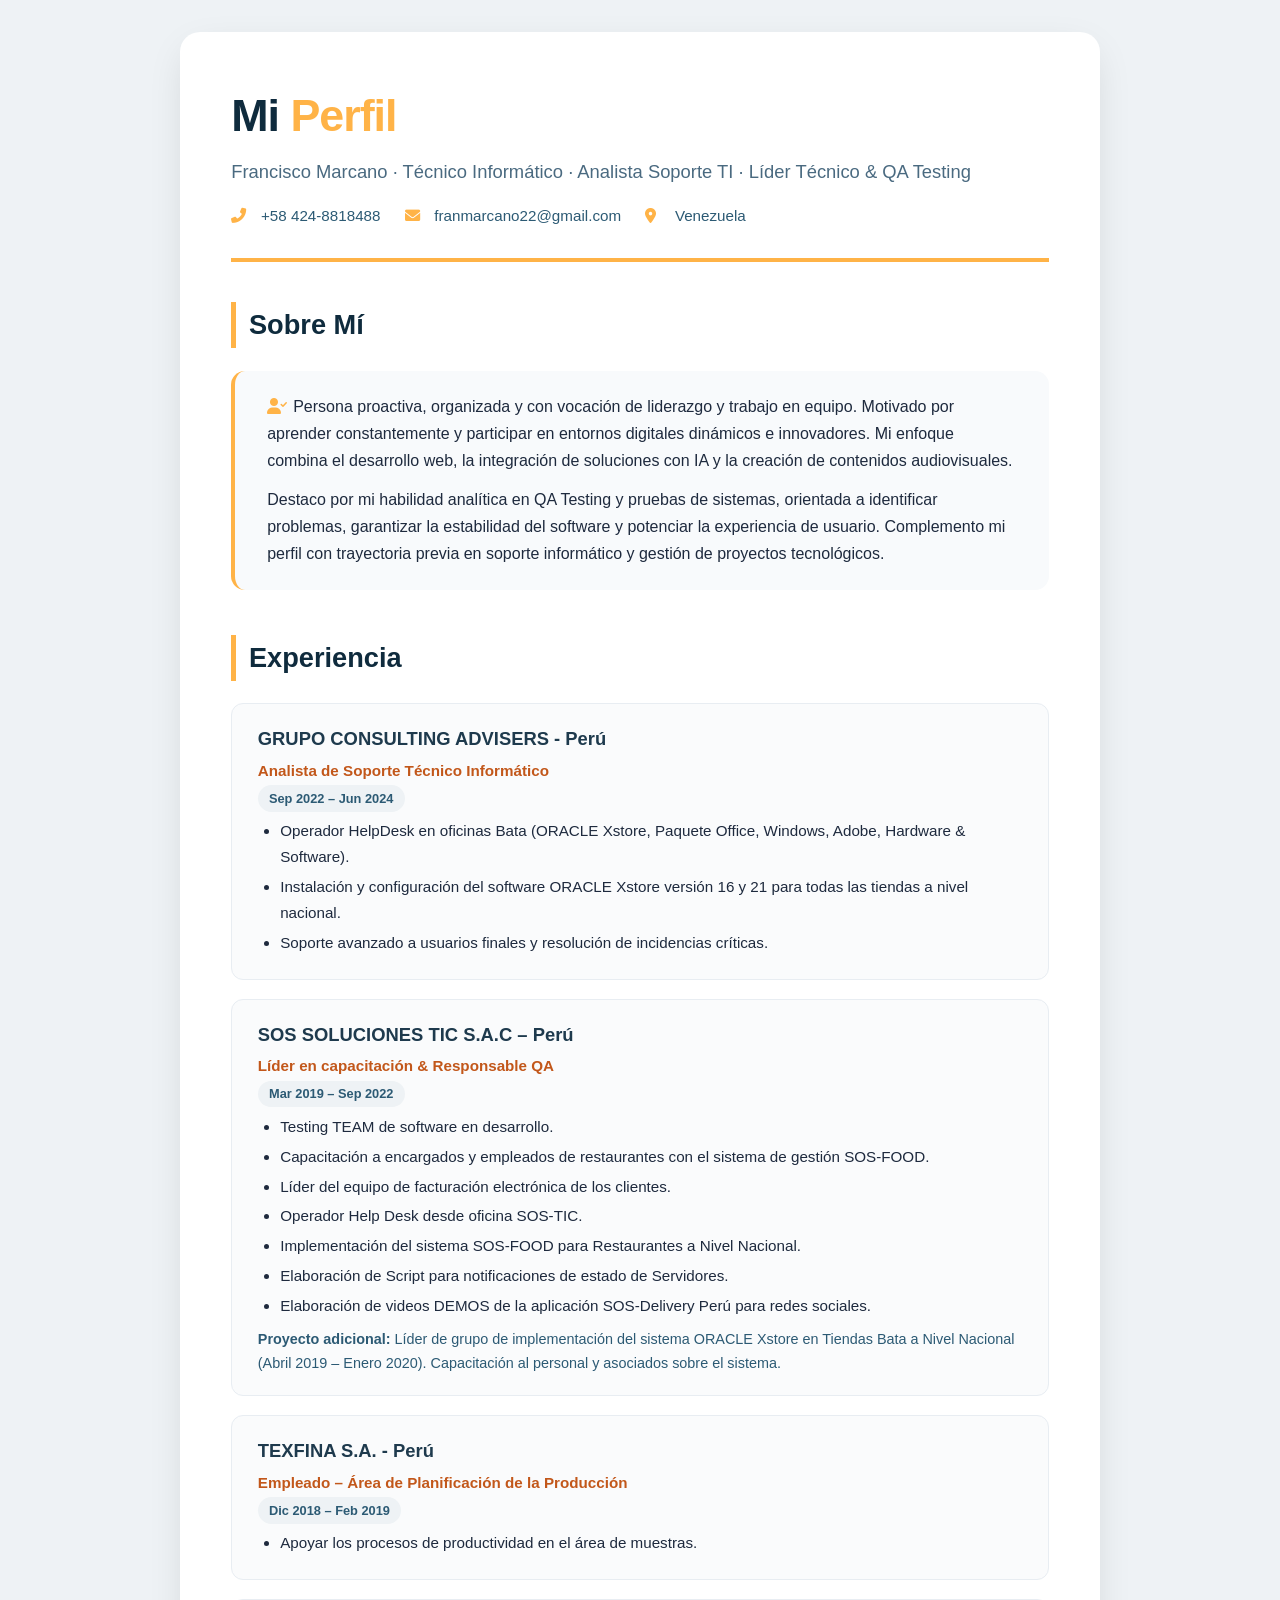
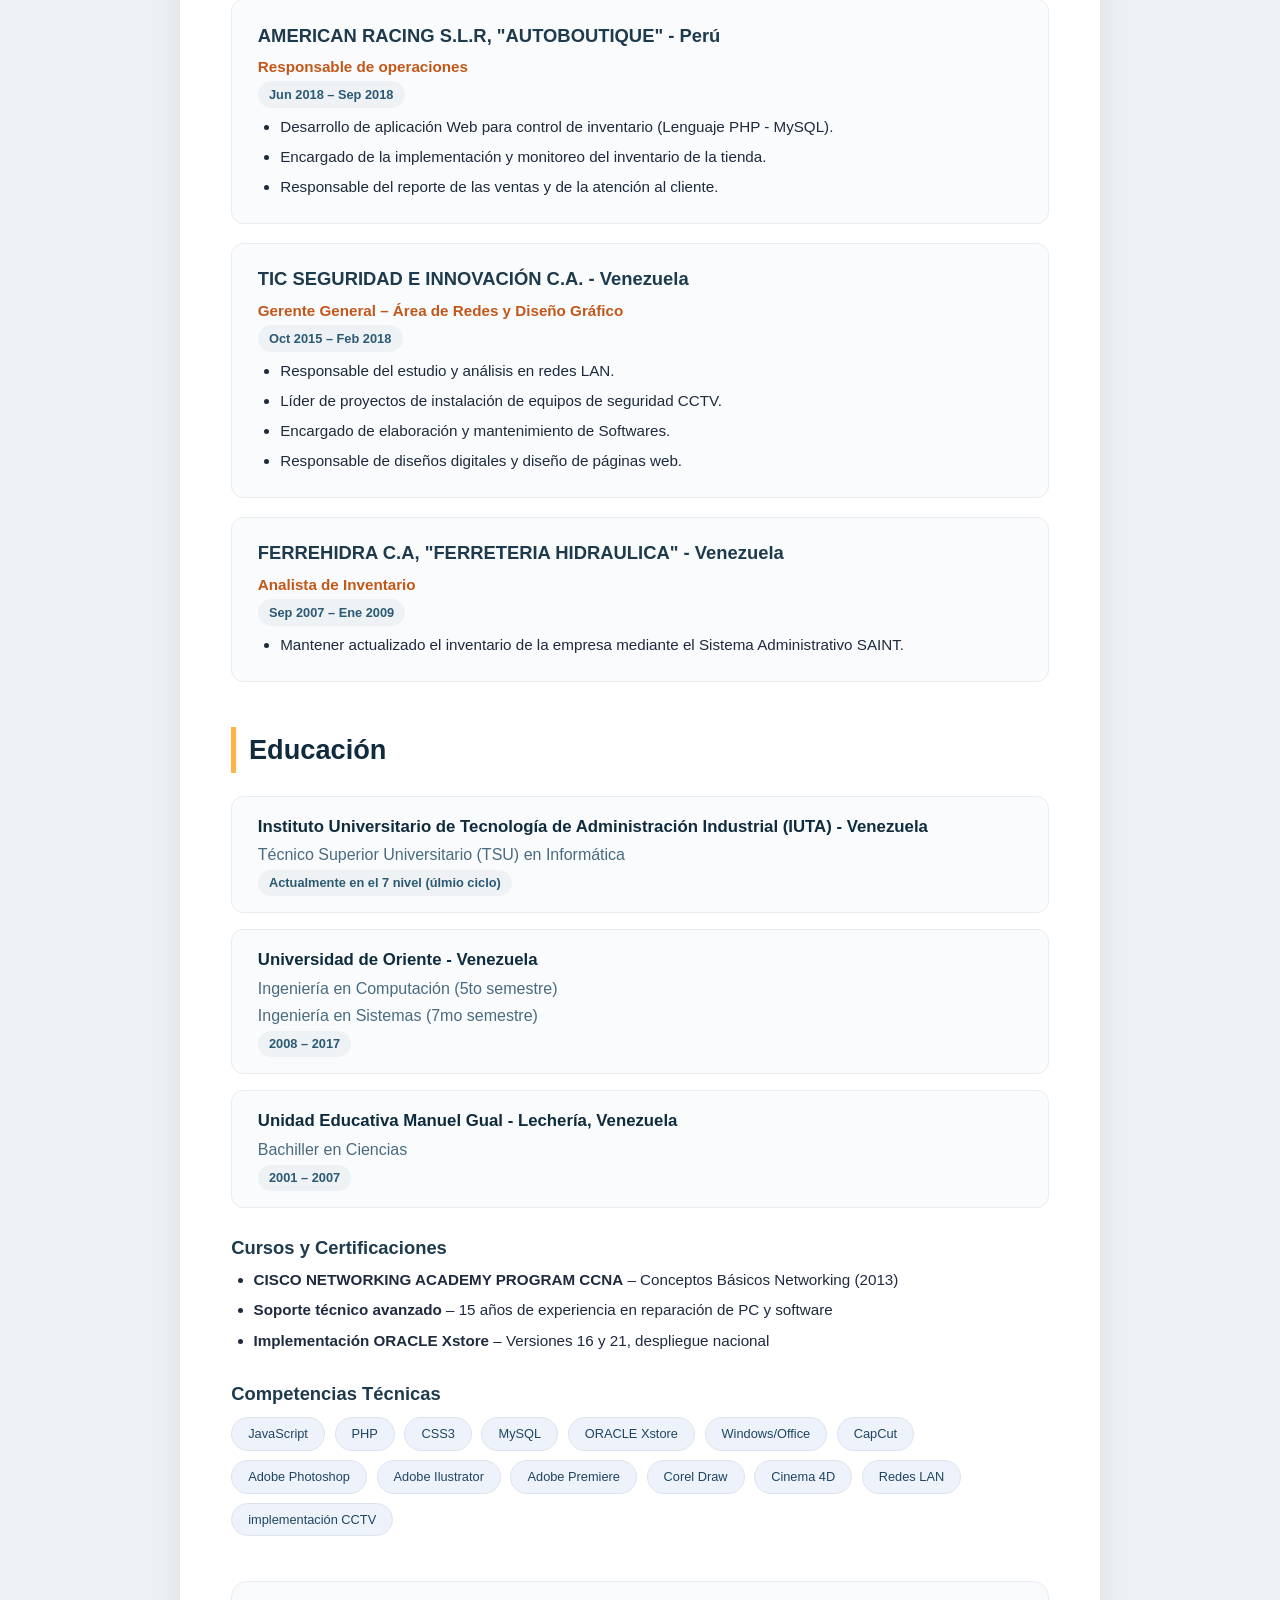
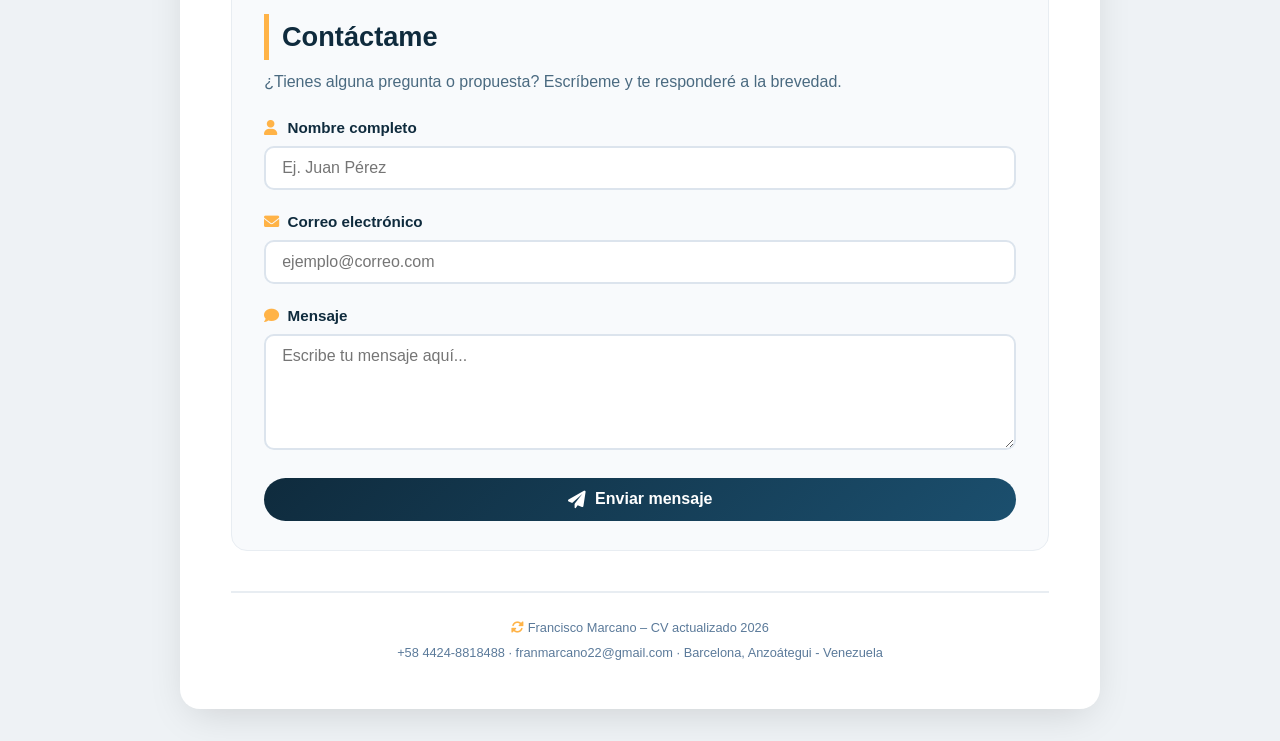
==== commit 76bb9ef7: "Update index.html ajustes en competencias" ====
--- a/miperfil/index.html
+++ b/miperfil/index.html
@@ -141,15 +141,14 @@
             <span class="badge">MySQL</span>
             <span class="badge">ORACLE Xstore</span>
             <span class="badge">Windows/Office</span>
-            <span class="badge">Adobe Suite</span>
-            <span class="badge">Photoshop</span>
+            <span class="badge">CapCut</span>
+            <span class="badge">Adobe Photoshop</span>
+            <span class="badge">Adobe Ilustrator</span>
+            <span class="badge">Adobe Premiere</span>
             <span class="badge">Corel Draw</span>
             <span class="badge">Cinema 4D</span>
-            <span class="badge">Adobe Premiere</span>
-            <span class="badge">After Effects</span>
-            <span class="badge">Putty</span>
-            <span class="badge">Redes LAN/CCTV</span>
-            <span class="badge">Filmora</span>
+            <span class="badge">Redes LAN</span>
+            <span class="badge">implementación CCTV</span>
         </div>
     </section>
 
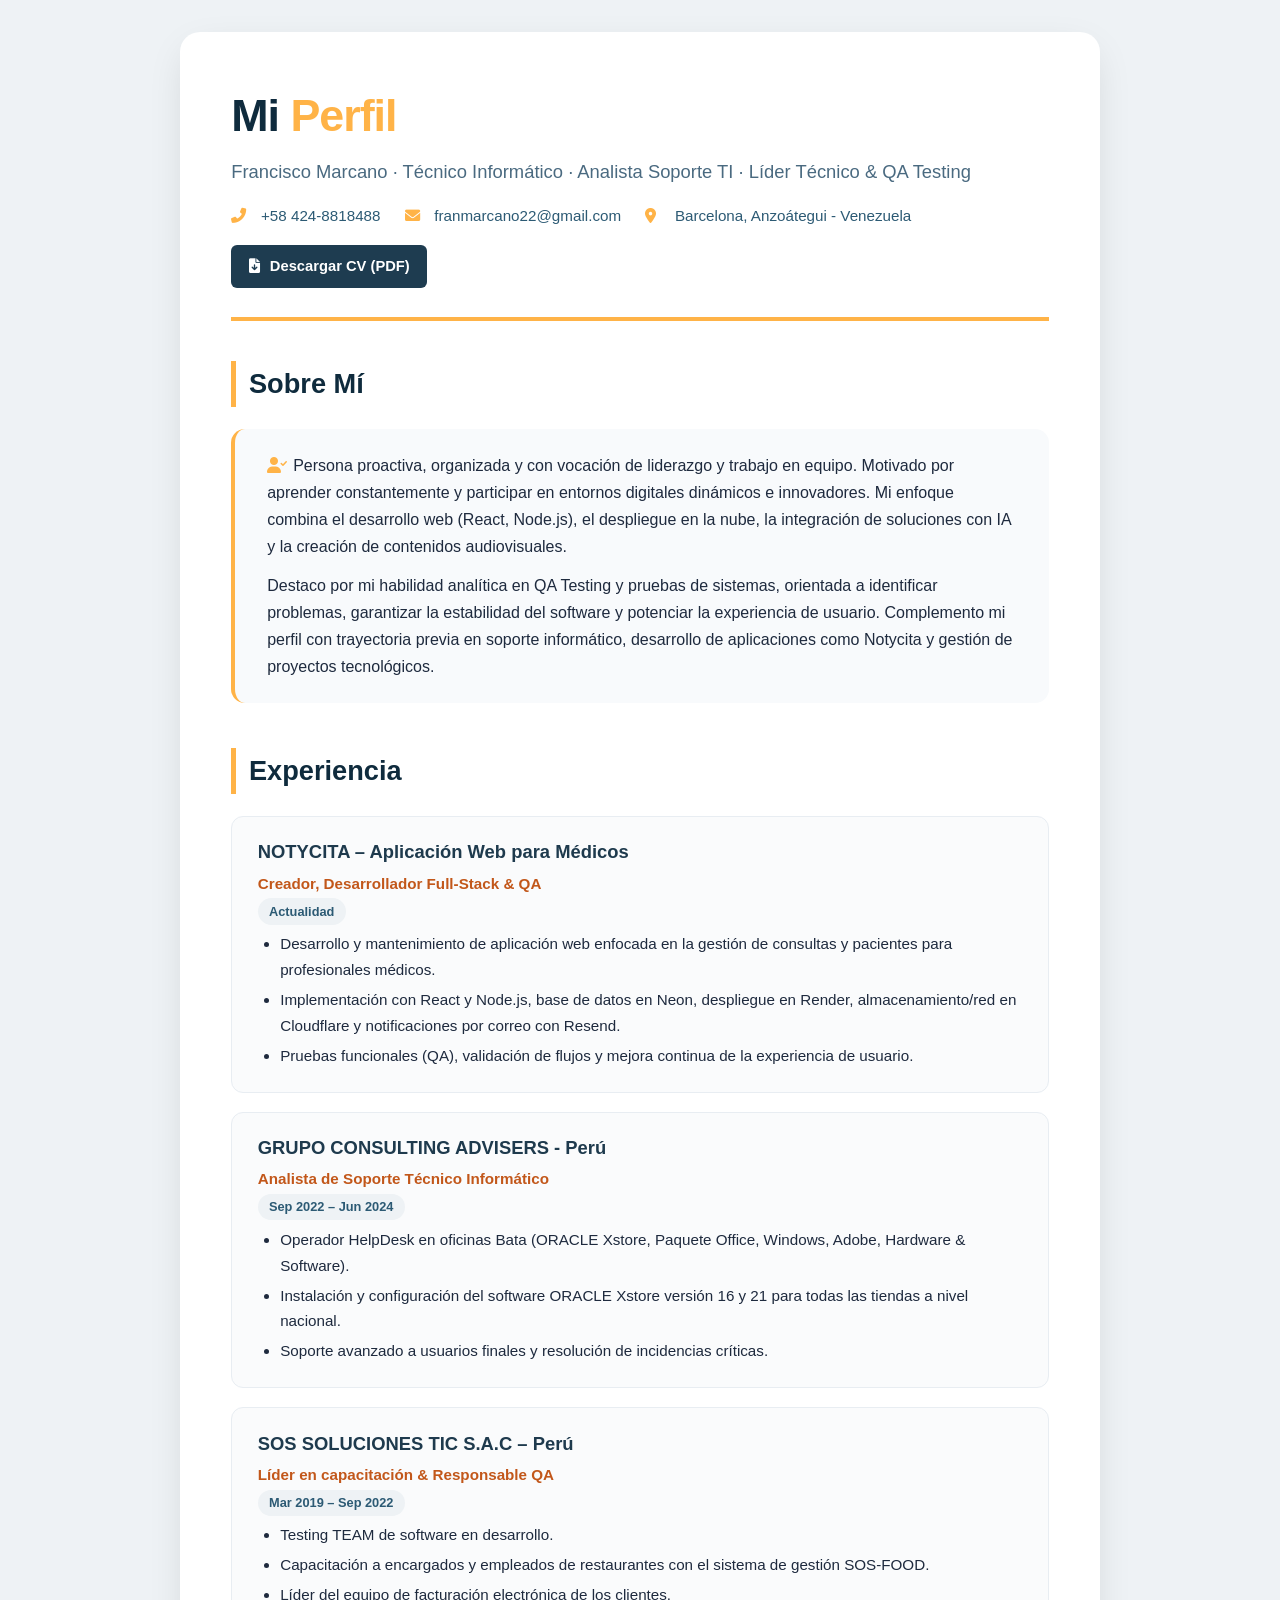
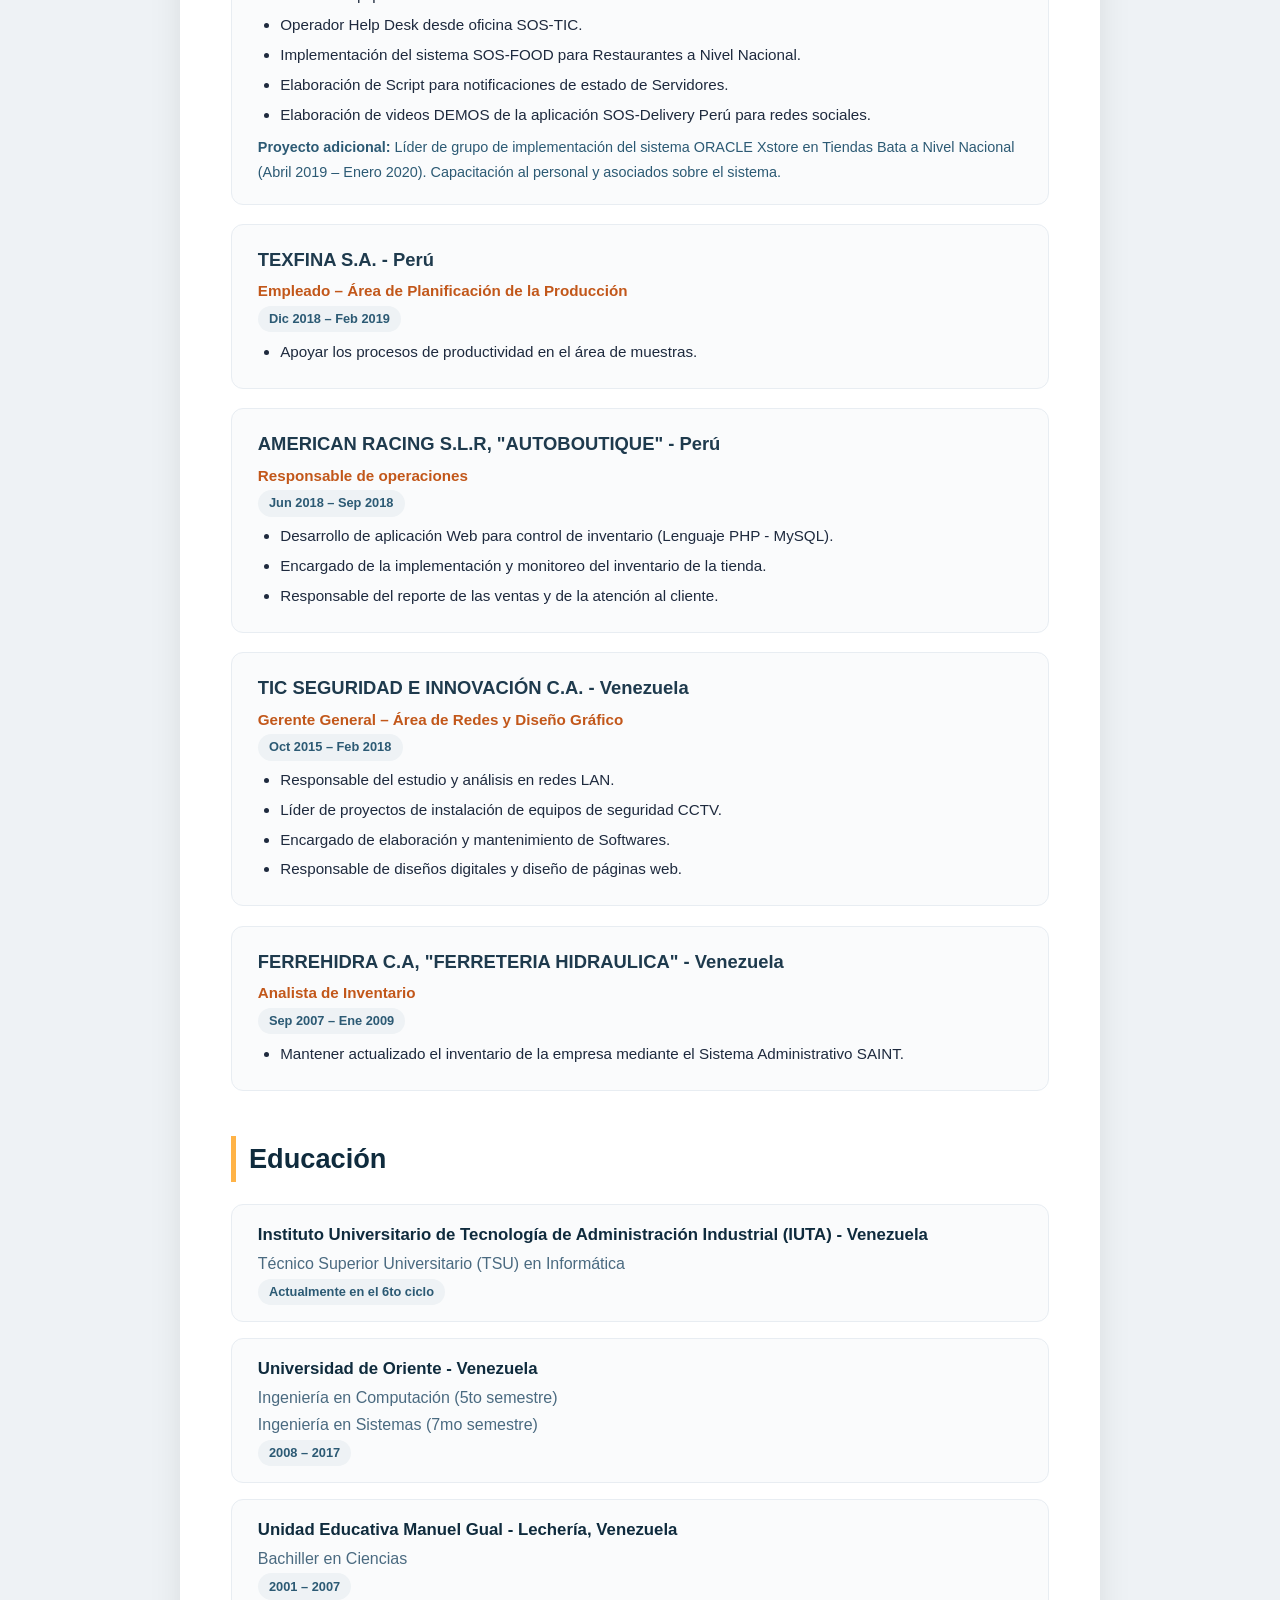
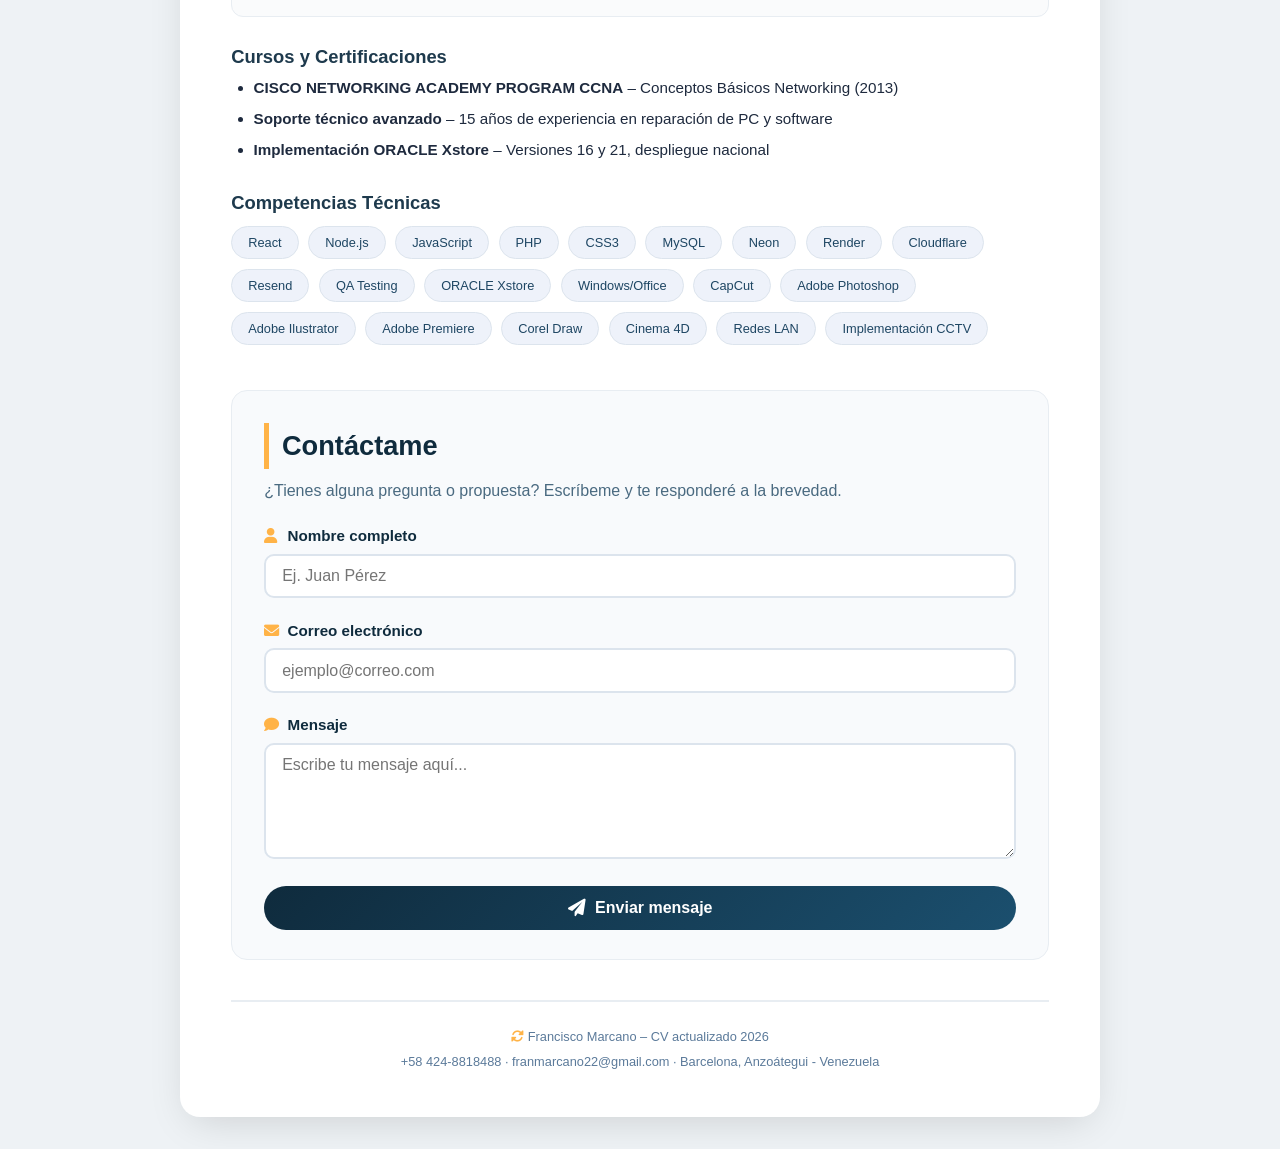
==== commit 126f4e4e: "Update index.html actualizacion" ====
--- a/miperfil/index.html
+++ b/miperfil/index.html
@@ -20,20 +20,36 @@
         <div class="contact-brief">
             <span><i class="fas fa-phone-alt"></i> +58 424-8818488</span>
             <span><i class="fas fa-envelope"></i> franmarcano22@gmail.com</span>
-            <span><i class="fas fa-map-marker-alt"></i> Venezuela</span>
+            <span><i class="fas fa-map-marker-alt"></i> Barcelona, Anzoátegui - Venezuela</span>
+        </div>
+        <div style="margin-top: 1rem;">
+            <a href="CV_Francisco_Marcano.pdf" download="CV_Francisco_Marcano.pdf" style="display: inline-block; background-color: #1e3c50; color: #ffffff; padding: 0.55rem 1.1rem; border-radius: 6px; text-decoration: none; font-size: 0.92rem; font-weight: 600;">
+                <i class="fas fa-file-download" style="margin-right: 6px;"></i> Descargar CV (PDF)
+            </a>
         </div>
     </header>
 
     <section>
         <h2>Sobre Mí</h2>
         <div class="about-box">
-            <p><i class="fas fa-user-check" style="color:#ffb347; margin-right:6px;"></i>Persona proactiva, organizada y con vocación de liderazgo y trabajo en equipo. Motivado por aprender constantemente y participar en entornos digitales dinámicos e innovadores. Mi enfoque combina el desarrollo web, la integración de soluciones con IA y la creación de contenidos audiovisuales.</p>
-            <p>Destaco por mi habilidad analítica en QA Testing y pruebas de sistemas, orientada a identificar problemas, garantizar la estabilidad del software y potenciar la experiencia de usuario. Complemento mi perfil con trayectoria previa en soporte informático y gestión de proyectos tecnológicos.</p>
+            <p><i class="fas fa-user-check" style="color:#ffb347; margin-right:6px;"></i>Persona proactiva, organizada y con vocación de liderazgo y trabajo en equipo. Motivado por aprender constantemente y participar en entornos digitales dinámicos e innovadores. Mi enfoque combina el desarrollo web (React, Node.js), el despliegue en la nube, la integración de soluciones con IA y la creación de contenidos audiovisuales.</p>
+            <p>Destaco por mi habilidad analítica en QA Testing y pruebas de sistemas, orientada a identificar problemas, garantizar la estabilidad del software y potenciar la experiencia de usuario. Complemento mi perfil con trayectoria previa en soporte informático, desarrollo de aplicaciones como Notycita y gestión de proyectos tecnológicos.</p>
         </div>
     </section>
 
     <section>
         <h2>Experiencia</h2>
+
+        <div class="experience-item">
+            <h3>NOTYCITA – Aplicación Web para Médicos</h3>
+            <p class="job-title">Creador, Desarrollador Full-Stack &amp; QA</p>
+            <span class="period">Actualidad</span>
+            <ul>
+                <li>Desarrollo y mantenimiento de aplicación web enfocada en la gestión de consultas y pacientes para profesionales médicos.</li>
+                <li>Implementación con React y Node.js, base de datos en Neon, despliegue en Render, almacenamiento/red en Cloudflare y notificaciones por correo con Resend.</li>
+                <li>Pruebas funcionales (QA), validación de flujos y mejora continua de la experiencia de usuario.</li>
+            </ul>
+        </div>
 
         <div class="experience-item">
             <h3>GRUPO CONSULTING ADVISERS - Perú</h3>
@@ -110,12 +126,12 @@
         <div class="education-item">
             <p class="institution">Instituto Universitario de Tecnología de Administración Industrial (IUTA) - Venezuela</p>
             <p class="degree">Técnico Superior Universitario (TSU) en Informática</p>
-            <span class="period">Actualmente en el 7 nivel (úlmio ciclo)</span>
+            <span class="period">Actualmente en el 6to ciclo</span>
         </div>
         
         <div class="education-item">
             <p class="institution">Universidad de Oriente - Venezuela</p>
-            <p class="degree">Ingeniería en Computación (5to semestre) </p>
+            <p class="degree">Ingeniería en Computación (5to semestre)</p>
             <p class="degree">Ingeniería en Sistemas (7mo semestre)</p>
             <span class="period">2008 – 2017</span>
         </div>
@@ -135,10 +151,17 @@
 
         <h3 style="margin-top:1.5rem;">Competencias Técnicas</h3>
         <div class="badge-container">
+            <span class="badge">React</span>
+            <span class="badge">Node.js</span>
             <span class="badge">JavaScript</span>
             <span class="badge">PHP</span>
             <span class="badge">CSS3</span>
             <span class="badge">MySQL</span>
+            <span class="badge">Neon</span>
+            <span class="badge">Render</span>
+            <span class="badge">Cloudflare</span>
+            <span class="badge">Resend</span>
+            <span class="badge">QA Testing</span>
             <span class="badge">ORACLE Xstore</span>
             <span class="badge">Windows/Office</span>
             <span class="badge">CapCut</span>
@@ -148,7 +171,7 @@
             <span class="badge">Corel Draw</span>
             <span class="badge">Cinema 4D</span>
             <span class="badge">Redes LAN</span>
-            <span class="badge">implementación CCTV</span>
+            <span class="badge">Implementación CCTV</span>
         </div>
     </section>
 
@@ -193,7 +216,7 @@
 
     <footer>
         <p><i class="fas fa-sync-alt"></i> Francisco Marcano – CV actualizado 2026</p>
-        <p style="margin-top:0.2rem;"> +58 4424-8818488 ·  franmarcano22@gmail.com · Barcelona, Anzoátegui - Venezuela</p>
+        <p style="margin-top:0.2rem;"> +58 424-8818488 ·  franmarcano22@gmail.com · Barcelona, Anzoátegui - Venezuela</p>
     </footer>
 
 </div>
